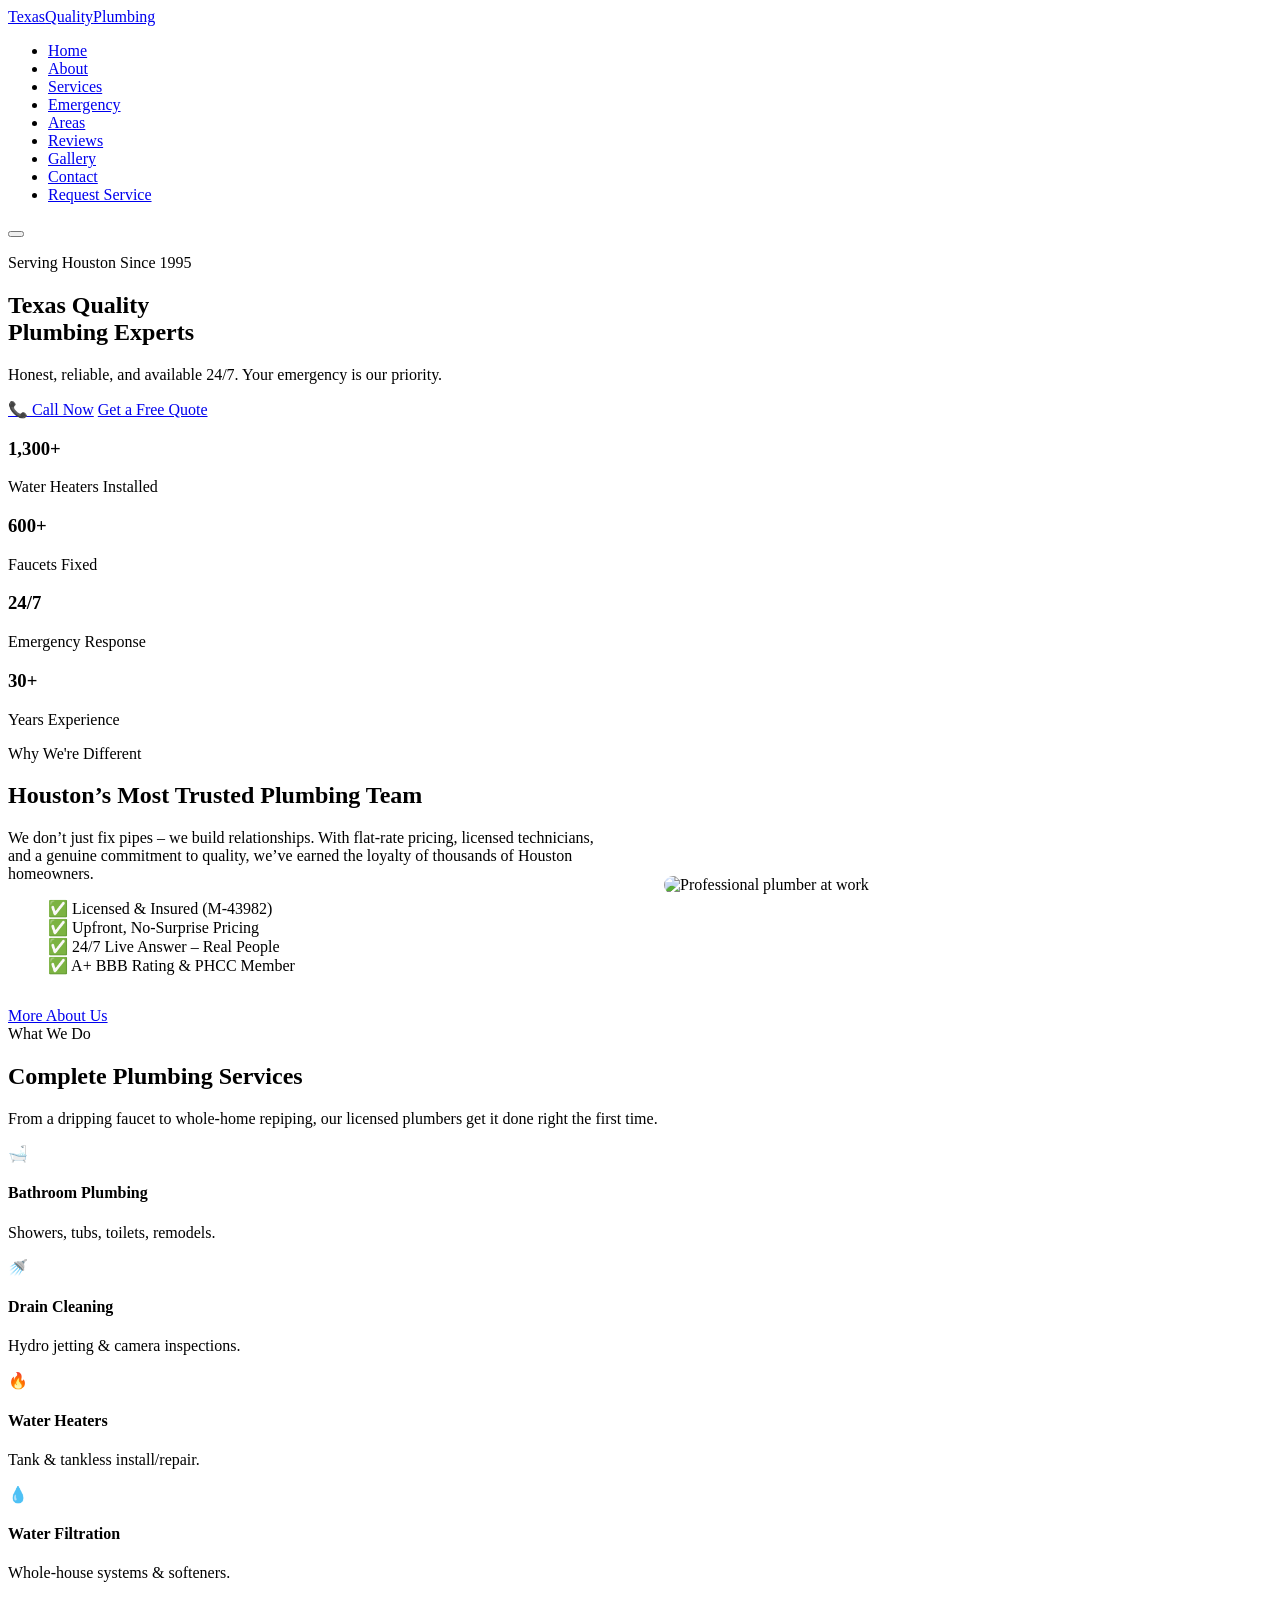
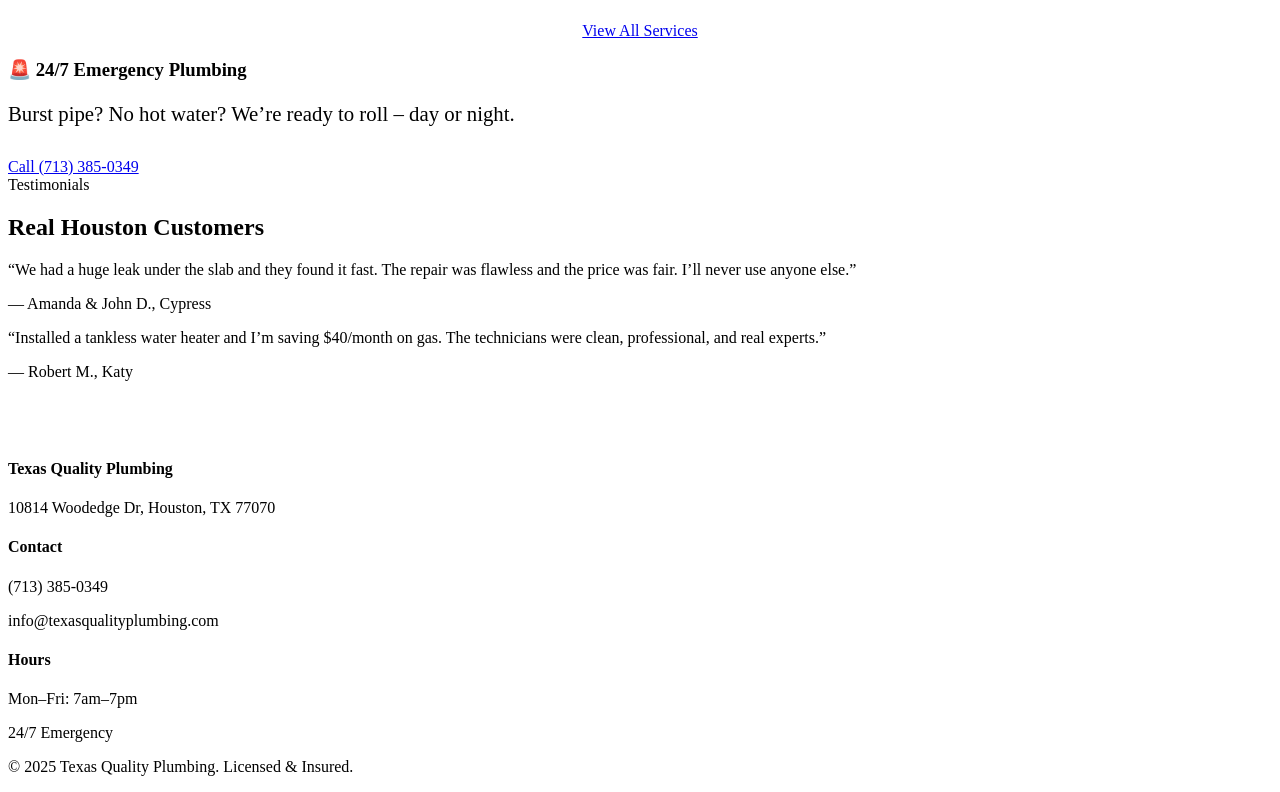
==== index.html @ 3bddcfa5 "Create index.html" ====
<!DOCTYPE html>
<html lang="en">
<head>
  <meta charset="UTF-8">
  <meta name="viewport" content="width=device-width, initial-scale=1.0">
  <meta name="description" content="Texas Quality Plumbing – Houston's trusted plumbers. 24/7 emergency, water heater repair, drain cleaning. Call (713) 385-0349.">
  <title>Texas Quality Plumbing | Houston, TX</title>
  <link rel="stylesheet" href="style.css">
</head>
<body>

  <!-- NAVIGATION -->
  <nav class="navbar">
    <a href="index.html" class="logo">Texas<span>Quality</span>Plumbing</a>
    <ul class="nav-links">
      <li><a href="index.html" class="active">Home</a></li>
      <li><a href="about.html">About</a></li>
      <li><a href="services.html">Services</a></li>
      <li><a href="emergency.html">Emergency</a></li>
      <li><a href="service-area.html">Areas</a></li>
      <li><a href="reviews.html">Reviews</a></li>
      <li><a href="gallery.html">Gallery</a></li>
      <li><a href="contact.html">Contact</a></li>
      <li><a href="request-service.html" class="nav-cta">Request Service</a></li>
    </ul>
    <button class="hamburger" aria-label="Menu"><span></span><span></span><span></span></button>
  </nav>

  <!-- HERO SECTION -->
  <section class="hero">
    <div class="hero-content">
      <p class="hero-label">Serving Houston Since 1995</p>
      <h1 class="hero-title">Texas Quality <br>Plumbing Experts</h1>
      <p class="hero-subtitle">Honest, reliable, and available 24/7. Your emergency is our priority.</p>
      <div class="hero-buttons">
        <a href="tel:+17133850349" class="btn btn-primary btn-lg">📞 Call Now</a>
        <a href="request-service.html" class="btn btn-white btn-lg">Get a Free Quote</a>
      </div>
    </div>
  </section>

  <!-- STATS BANNER -->
  <section class="stats-banner">
    <div class="stat-item reveal">
      <h3>1,300+</h3>
      <p>Water Heaters Installed</p>
    </div>
    <div class="stat-item reveal">
      <h3>600+</h3>
      <p>Faucets Fixed</p>
    </div>
    <div class="stat-item reveal">
      <h3>24/7</h3>
      <p>Emergency Response</p>
    </div>
    <div class="stat-item reveal">
      <h3>30+</h3>
      <p>Years Experience</p>
    </div>
  </section>

  <!-- ABOUT TEASER -->
  <section class="section">
    <div class="container reveal" style="display:grid; grid-template-columns:1fr 1fr; gap:3rem; align-items:center;">
      <div>
        <span class="section-label">Why We're Different</span>
        <h2>Houston’s Most Trusted Plumbing Team</h2>
        <p style="color:var(--text-secondary); margin-bottom:1rem;">We don’t just fix pipes – we build relationships. With flat‑rate pricing, licensed technicians, and a genuine commitment to quality, we’ve earned the loyalty of thousands of Houston homeowners.</p>
        <ul style="color:var(--text-secondary); margin-bottom:2rem; list-style:none;">
          <li>✅ Licensed & Insured (M‑43982)</li>
          <li>✅ Upfront, No‑Surprise Pricing</li>
          <li>✅ 24/7 Live Answer – Real People</li>
          <li>✅ A+ BBB Rating & PHCC Member</li>
        </ul>
        <a href="about.html" class="btn btn-outline">More About Us</a>
      </div>
      <img src="https://images.unsplash.com/photo-1607472586893-eddf9cd64e9e?w=600&q=80" alt="Professional plumber at work" style="border-radius:12px; box-shadow:var(--shadow);">
    </div>
  </section>

  <!-- SERVICES PREVIEW -->
  <section class="section section-light">
    <div class="container">
      <div class="section-header reveal">
        <span class="section-label">What We Do</span>
        <h2>Complete Plumbing Services</h2>
        <p>From a dripping faucet to whole‑home repiping, our licensed plumbers get it done right the first time.</p>
      </div>
      <div class="services-grid">
        <div class="service-card reveal">
          <div class="service-icon">🛁</div>
          <h4>Bathroom Plumbing</h4>
          <p>Showers, tubs, toilets, remodels.</p>
        </div>
        <div class="service-card reveal">
          <div class="service-icon">🚿</div>
          <h4>Drain Cleaning</h4>
          <p>Hydro jetting & camera inspections.</p>
        </div>
        <div class="service-card reveal">
          <div class="service-icon">🔥</div>
          <h4>Water Heaters</h4>
          <p>Tank & tankless install/repair.</p>
        </div>
        <div class="service-card reveal">
          <div class="service-icon">💧</div>
          <h4>Water Filtration</h4>
          <p>Whole‑house systems & softeners.</p>
        </div>
      </div>
      <div style="text-align:center; margin-top:2.5rem;">
        <a href="services.html" class="btn btn-primary">View All Services</a>
      </div>
    </div>
  </section>

  <!-- EMERGENCY BANNER -->
  <section class="section">
    <div class="container reveal">
      <div class="emergency-banner">
        <h3>🚨 24/7 Emergency Plumbing</h3>
        <p style="font-size:1.3rem; margin-bottom:2rem;">Burst pipe? No hot water? We’re ready to roll – day or night.</p>
        <a href="tel:+17133850349" class="btn btn-white btn-lg">Call (713) 385-0349</a>
      </div>
    </div>
  </section>

  <!-- TESTIMONIALS -->
  <section class="section section-dark">
    <div class="container">
      <div class="section-header reveal">
        <span class="section-label" style="color:var(--accent);">Testimonials</span>
        <h2>Real Houston Customers</h2>
      </div>
      <div class="testimonial-cards">
        <div class="testimonial-card reveal">
          <p class="quote">“We had a huge leak under the slab and they found it fast. The repair was flawless and the price was fair. I’ll never use anyone else.”</p>
          <p class="author">— Amanda & John D., Cypress</p>
        </div>
        <div class="testimonial-card reveal">
          <p class="quote">“Installed a tankless water heater and I’m saving $40/month on gas. The technicians were clean, professional, and real experts.”</p>
          <p class="author">— Robert M., Katy</p>
        </div>
      </div>
      <div style="text-align:center; margin-top:2.5rem;">
        <a href="reviews.html" class="btn btn-outline" style="color:#fff; border-color:#fff;">Read More Reviews</a>
      </div>
    </div>
  </section>

  <footer class="footer">
    <div class="footer-grid">
      <div class="footer-col"><h4>Texas Quality Plumbing</h4><p>10814 Woodedge Dr, Houston, TX 77070</p></div>
      <div class="footer-col"><h4>Contact</h4><p>(713) 385-0349</p><p>info@texasqualityplumbing.com</p></div>
      <div class="footer-col"><h4>Hours</h4><p>Mon–Fri: 7am–7pm</p><p>24/7 Emergency</p></div>
    </div>
    <div class="footer-bottom"><p>&copy; 2025 Texas Quality Plumbing. Licensed & Insured.</p></div>
  </footer>

  <script src="script.js" defer></script>
</body>
</html>
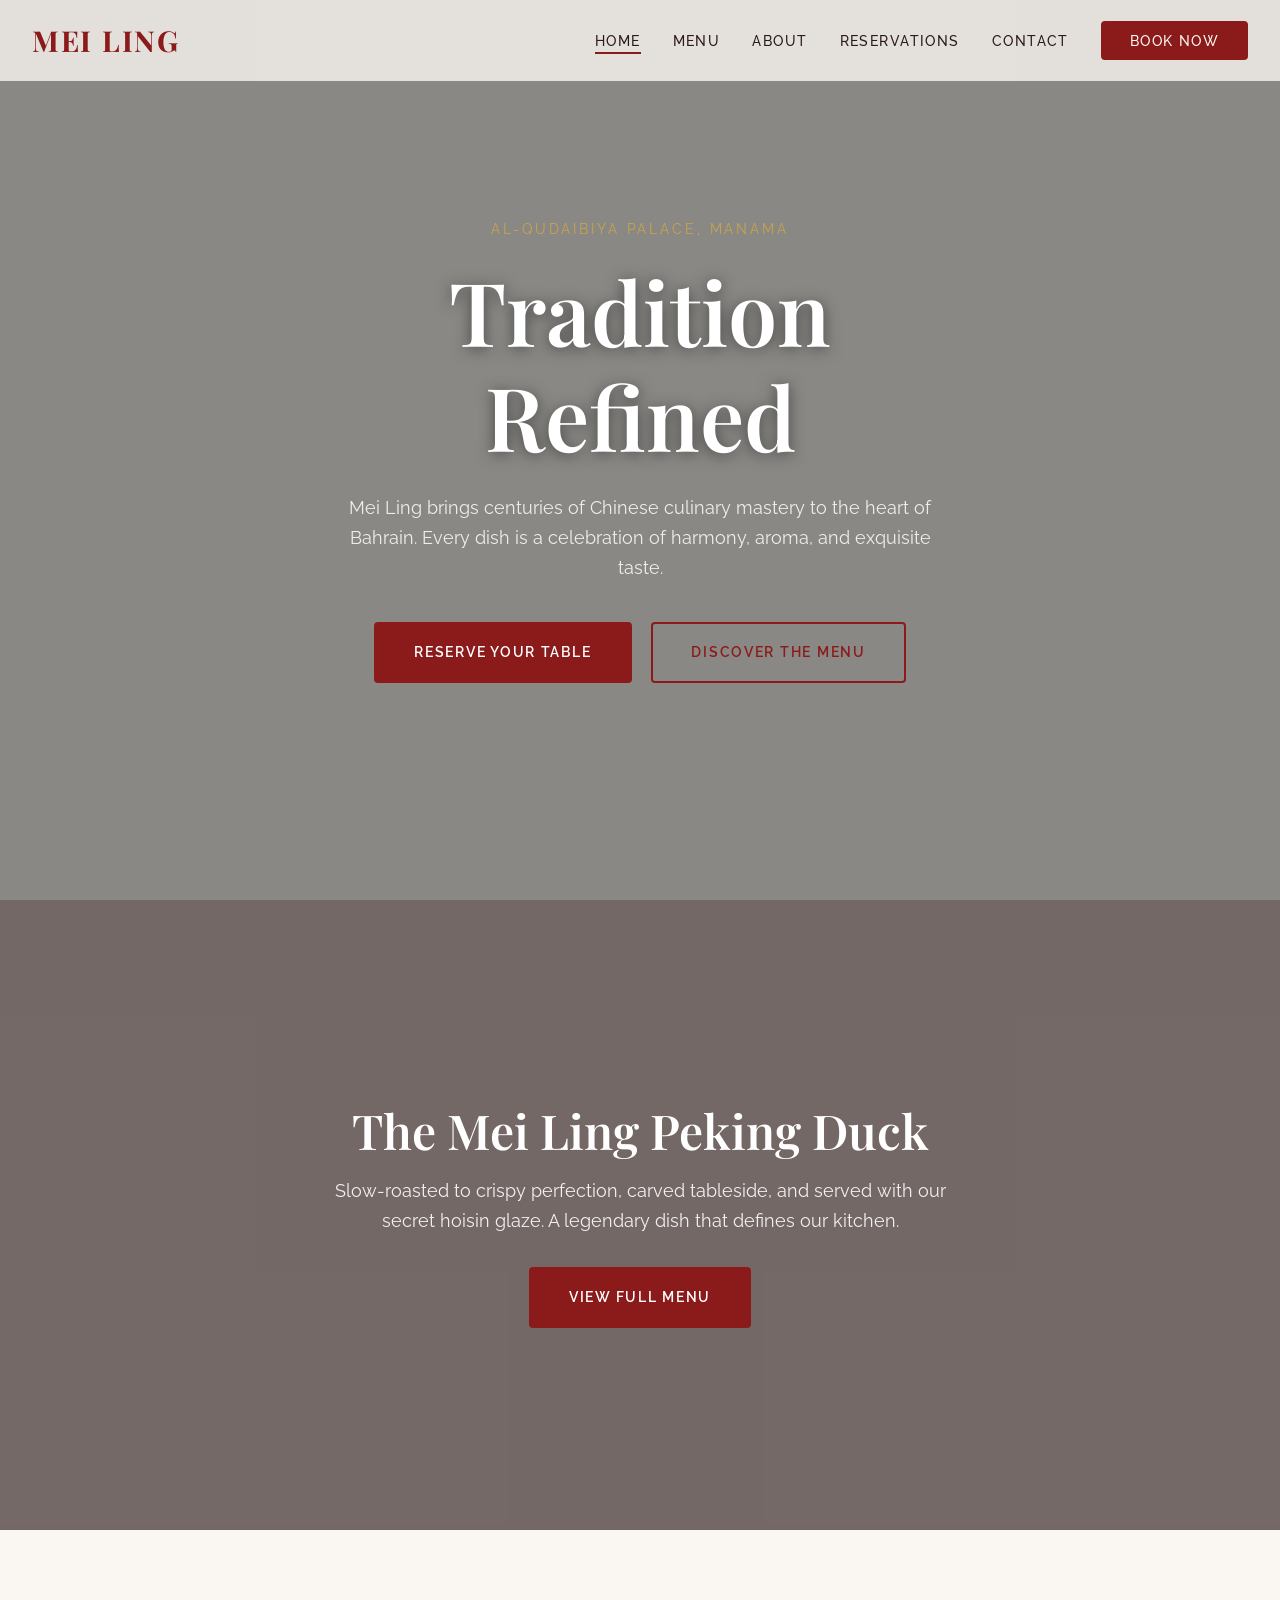
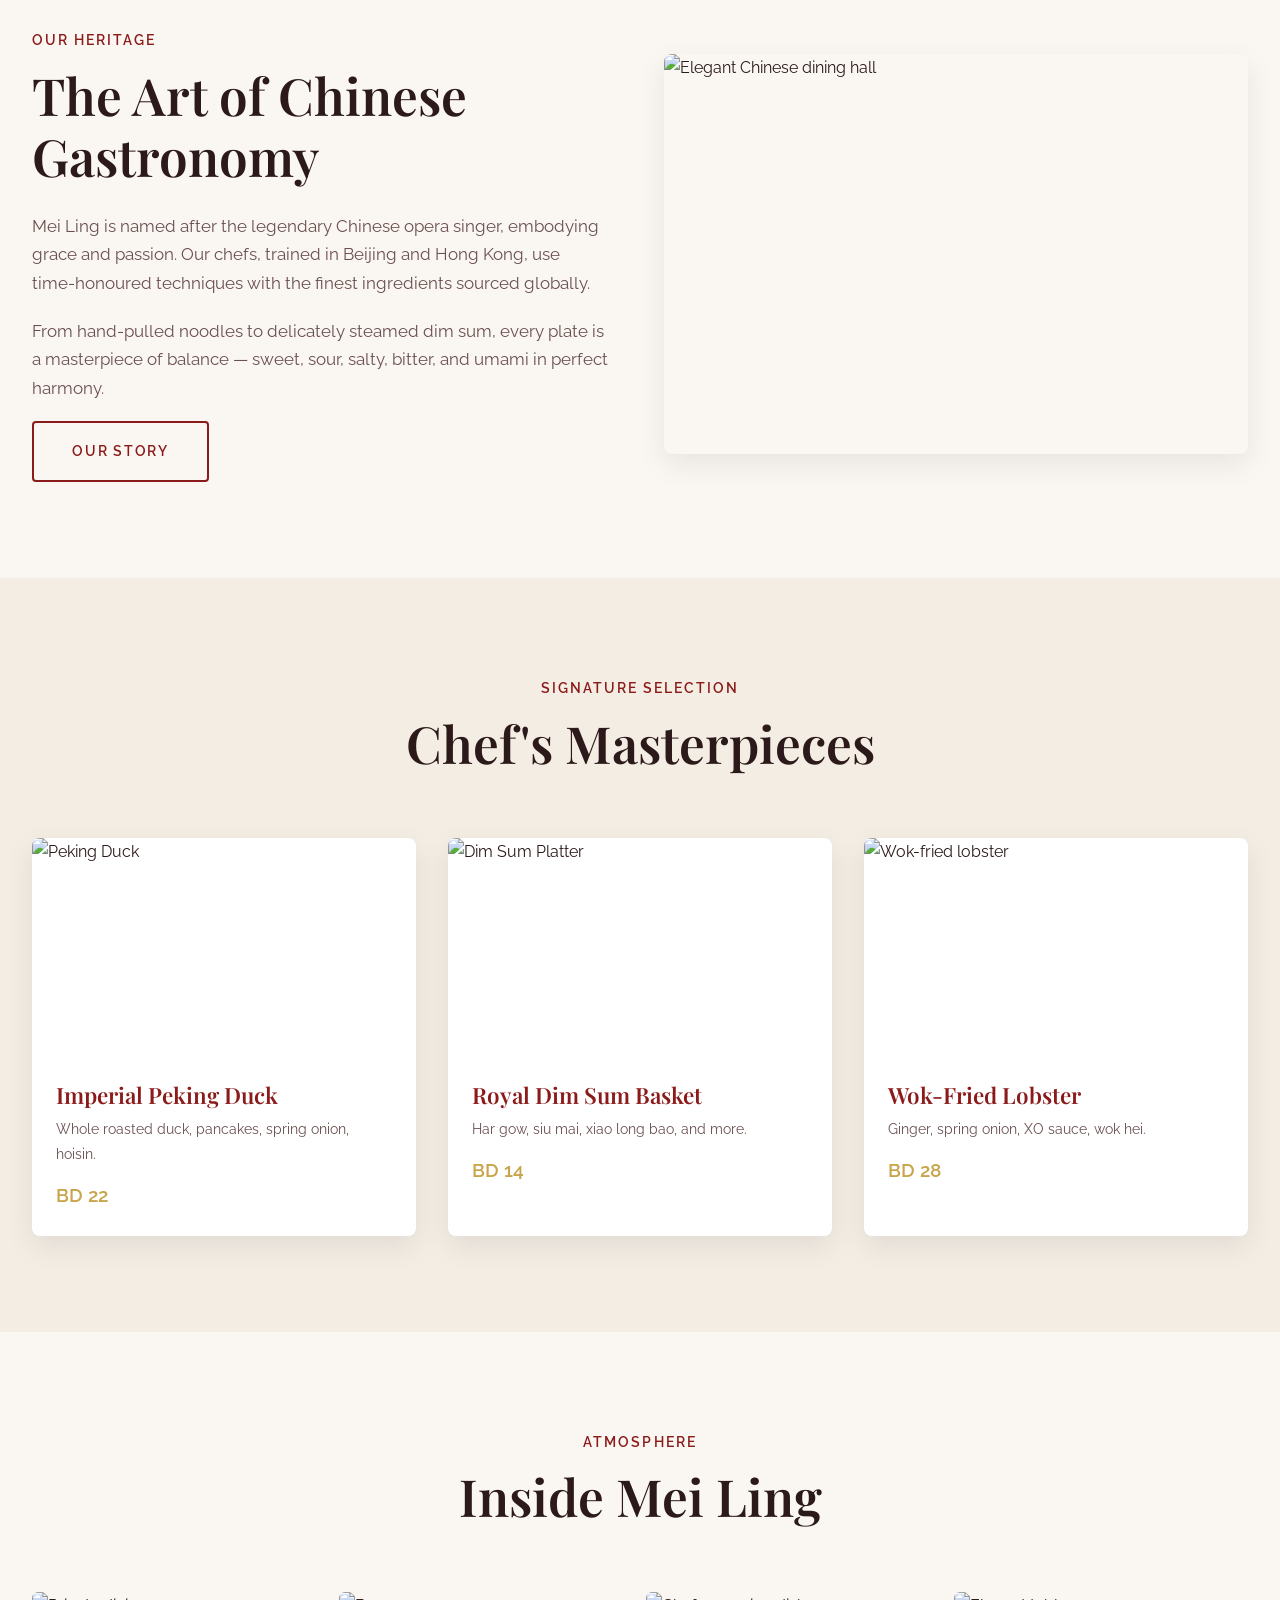
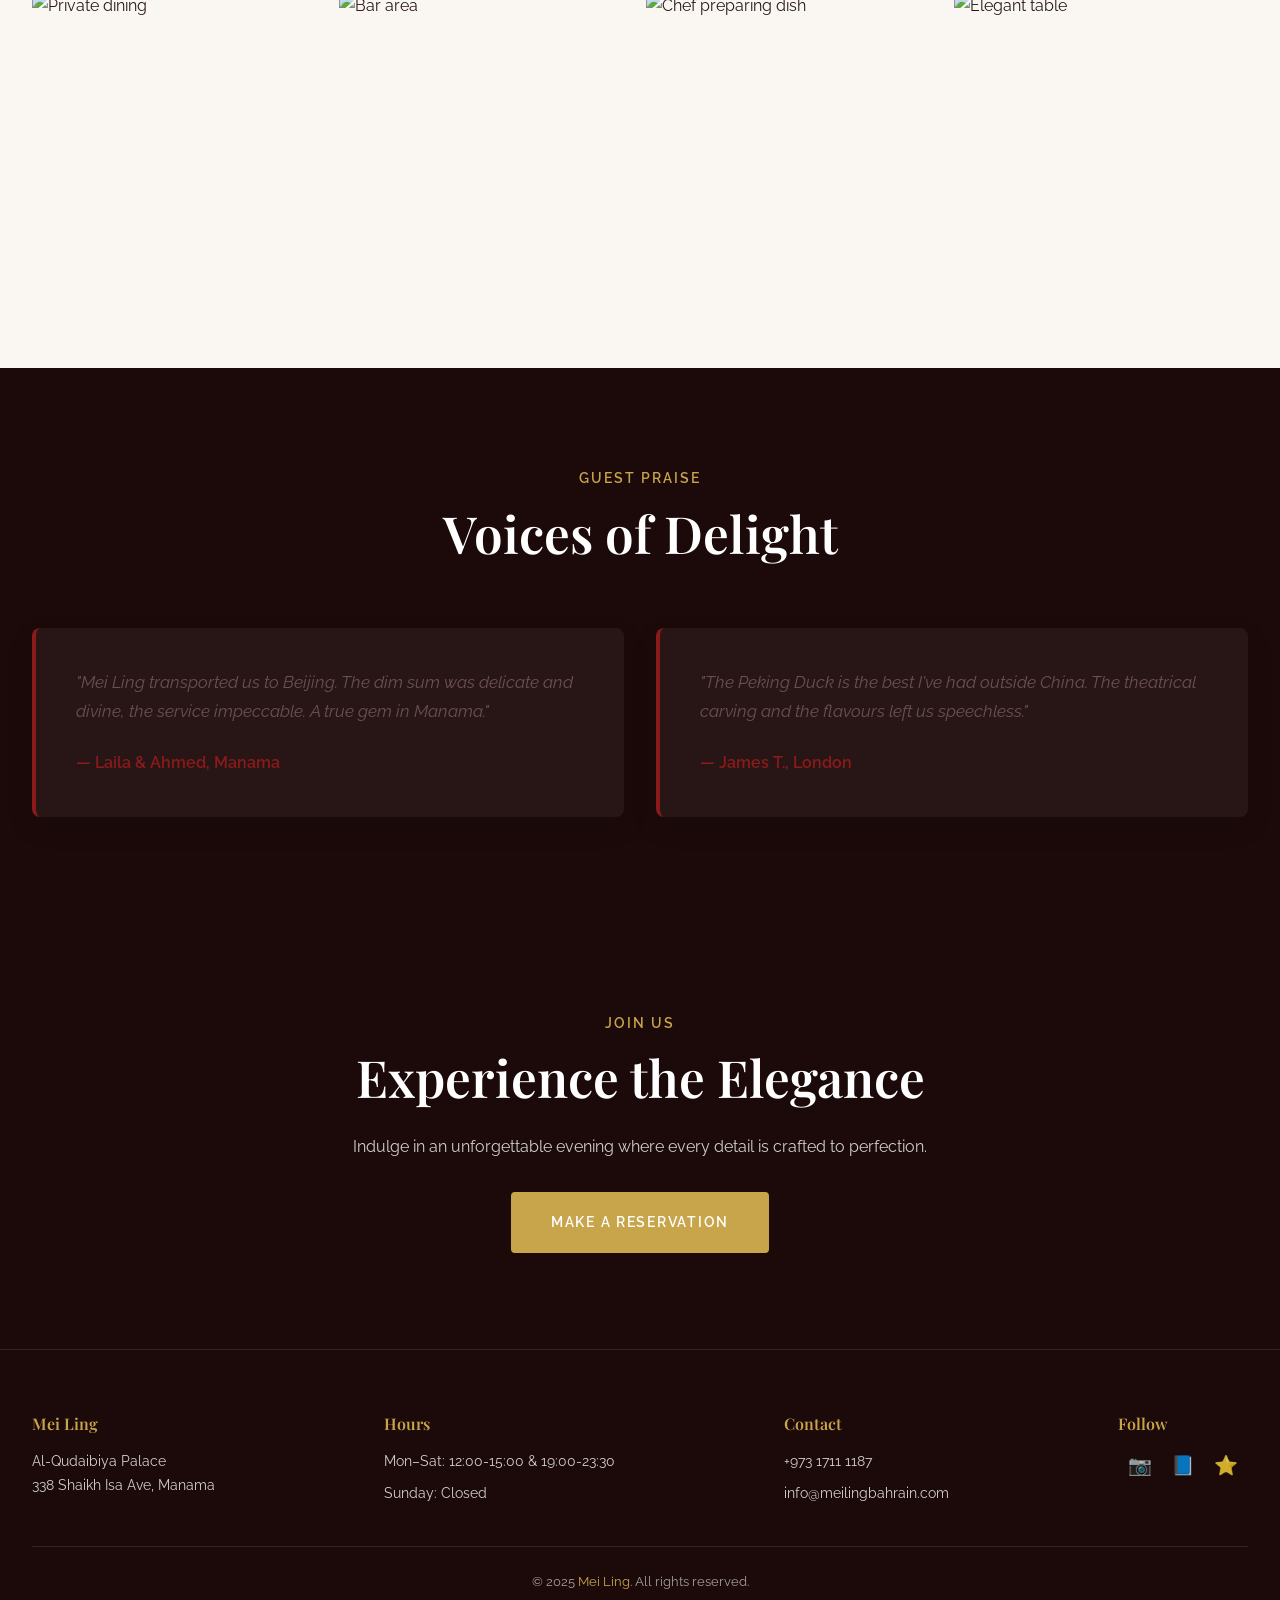
==== commit f3d0e040: "Create index.html" ====
--- a/index.html
+++ b/index.html
@@ -3,160 +3,143 @@
 <head>
   <meta charset="UTF-8">
   <meta name="viewport" content="width=device-width, initial-scale=1.0">
-  <meta name="description" content="Texas Quality Plumbing – Houston's trusted plumbers. 24/7 emergency, water heater repair, drain cleaning. Call (713) 385-0349.">
-  <title>Texas Quality Plumbing | Houston, TX</title>
+  <meta name="description" content="Mei Ling – Exquisite Chinese dining in Al-Qudaibiya Palace, Manama. Reserve your table for a luxurious culinary experience.">
+  <title>Mei Ling | Luxury Chinese Restaurant in Manama</title>
   <link rel="stylesheet" href="style.css">
+  <script src="https://cdnjs.cloudflare.com/ajax/libs/three.js/r128/three.min.js" defer></script>
+  <script src="script.js" defer></script>
 </head>
 <body>
+  <div id="loader"><div class="spinner"></div></div>
 
-  <!-- NAVIGATION -->
   <nav class="navbar">
-    <a href="index.html" class="logo">Texas<span>Quality</span>Plumbing</a>
+    <a href="index.html" class="logo">MEI LING</a>
     <ul class="nav-links">
       <li><a href="index.html" class="active">Home</a></li>
+      <li><a href="menu.html">Menu</a></li>
       <li><a href="about.html">About</a></li>
-      <li><a href="services.html">Services</a></li>
-      <li><a href="emergency.html">Emergency</a></li>
-      <li><a href="service-area.html">Areas</a></li>
-      <li><a href="reviews.html">Reviews</a></li>
-      <li><a href="gallery.html">Gallery</a></li>
+      <li><a href="reservation.html">Reservations</a></li>
       <li><a href="contact.html">Contact</a></li>
-      <li><a href="request-service.html" class="nav-cta">Request Service</a></li>
+      <li><a href="reservation.html" class="nav-cta">Book Now</a></li>
     </ul>
     <button class="hamburger" aria-label="Menu"><span></span><span></span><span></span></button>
   </nav>
 
-  <!-- HERO SECTION -->
+  <!-- HERO with Lantern -->
   <section class="hero">
+    <canvas id="hero-canvas"></canvas>
+    <div class="hero-overlay"></div>
     <div class="hero-content">
-      <p class="hero-label">Serving Houston Since 1995</p>
-      <h1 class="hero-title">Texas Quality <br>Plumbing Experts</h1>
-      <p class="hero-subtitle">Honest, reliable, and available 24/7. Your emergency is our priority.</p>
+      <p class="hero-label">Al-Qudaibiya Palace, Manama</p>
+      <h1 class="hero-title">Tradition<br>Refined</h1>
+      <p class="hero-subtitle">Mei Ling brings centuries of Chinese culinary mastery to the heart of Bahrain. Every dish is a celebration of harmony, aroma, and exquisite taste.</p>
       <div class="hero-buttons">
-        <a href="tel:+17133850349" class="btn btn-primary btn-lg">📞 Call Now</a>
-        <a href="request-service.html" class="btn btn-white btn-lg">Get a Free Quote</a>
+        <a href="reservation.html" class="btn btn-primary">Reserve Your Table</a>
+        <a href="menu.html" class="btn btn-outline">Discover the Menu</a>
       </div>
     </div>
   </section>
 
-  <!-- STATS BANNER -->
-  <section class="stats-banner">
-    <div class="stat-item reveal">
-      <h3>1,300+</h3>
-      <p>Water Heaters Installed</p>
-    </div>
-    <div class="stat-item reveal">
-      <h3>600+</h3>
-      <p>Faucets Fixed</p>
-    </div>
-    <div class="stat-item reveal">
-      <h3>24/7</h3>
-      <p>Emergency Response</p>
-    </div>
-    <div class="stat-item reveal">
-      <h3>30+</h3>
-      <p>Years Experience</p>
+  <!-- SIGNATURE DISH SHOWCASE (parallax) -->
+  <section class="dish-showcase">
+    <div class="overlay"></div>
+    <div class="showcase-content reveal">
+      <h2>The Mei Ling Peking Duck</h2>
+      <p>Slow-roasted to crispy perfection, carved tableside, and served with our secret hoisin glaze. A legendary dish that defines our kitchen.</p>
+      <a href="menu.html" class="btn btn-primary">View Full Menu</a>
     </div>
   </section>
 
   <!-- ABOUT TEASER -->
-  <section class="section">
-    <div class="container reveal" style="display:grid; grid-template-columns:1fr 1fr; gap:3rem; align-items:center;">
-      <div>
-        <span class="section-label">Why We're Different</span>
-        <h2>Houston’s Most Trusted Plumbing Team</h2>
-        <p style="color:var(--text-secondary); margin-bottom:1rem;">We don’t just fix pipes – we build relationships. With flat‑rate pricing, licensed technicians, and a genuine commitment to quality, we’ve earned the loyalty of thousands of Houston homeowners.</p>
-        <ul style="color:var(--text-secondary); margin-bottom:2rem; list-style:none;">
-          <li>✅ Licensed & Insured (M‑43982)</li>
-          <li>✅ Upfront, No‑Surprise Pricing</li>
-          <li>✅ 24/7 Live Answer – Real People</li>
-          <li>✅ A+ BBB Rating & PHCC Member</li>
-        </ul>
-        <a href="about.html" class="btn btn-outline">More About Us</a>
-      </div>
-      <img src="https://images.unsplash.com/photo-1607472586893-eddf9cd64e9e?w=600&q=80" alt="Professional plumber at work" style="border-radius:12px; box-shadow:var(--shadow);">
-    </div>
-  </section>
-
-  <!-- SERVICES PREVIEW -->
-  <section class="section section-light">
+  <section class="section about-teaser">
     <div class="container">
-      <div class="section-header reveal">
-        <span class="section-label">What We Do</span>
-        <h2>Complete Plumbing Services</h2>
-        <p>From a dripping faucet to whole‑home repiping, our licensed plumbers get it done right the first time.</p>
-      </div>
-      <div class="services-grid">
-        <div class="service-card reveal">
-          <div class="service-icon">🛁</div>
-          <h4>Bathroom Plumbing</h4>
-          <p>Showers, tubs, toilets, remodels.</p>
+      <div class="about-grid reveal">
+        <div class="about-text">
+          <span class="section-label">Our Heritage</span>
+          <h2>The Art of Chinese Gastronomy</h2>
+          <p>Mei Ling is named after the legendary Chinese opera singer, embodying grace and passion. Our chefs, trained in Beijing and Hong Kong, use time‑honoured techniques with the finest ingredients sourced globally.</p>
+          <p>From hand‑pulled noodles to delicately steamed dim sum, every plate is a masterpiece of balance — sweet, sour, salty, bitter, and umami in perfect harmony.</p>
+          <a href="about.html" class="btn btn-outline">Our Story</a>
         </div>
-        <div class="service-card reveal">
-          <div class="service-icon">🚿</div>
-          <h4>Drain Cleaning</h4>
-          <p>Hydro jetting & camera inspections.</p>
+        <div class="about-image">
+          <img src="https://images.unsplash.com/photo-1550966871-3ed3dcd3f0c8?w=800&q=80" alt="Elegant Chinese dining hall">
         </div>
-        <div class="service-card reveal">
-          <div class="service-icon">🔥</div>
-          <h4>Water Heaters</h4>
-          <p>Tank & tankless install/repair.</p>
-        </div>
-        <div class="service-card reveal">
-          <div class="service-icon">💧</div>
-          <h4>Water Filtration</h4>
-          <p>Whole‑house systems & softeners.</p>
-        </div>
-      </div>
-      <div style="text-align:center; margin-top:2.5rem;">
-        <a href="services.html" class="btn btn-primary">View All Services</a>
       </div>
     </div>
   </section>
 
-  <!-- EMERGENCY BANNER -->
+  <!-- FEATURED MENU -->
+  <section class="section" style="background: var(--bg-secondary);">
+    <div class="container">
+      <div class="section-header reveal">
+        <span class="section-label">Signature Selection</span>
+        <h2>Chef's Masterpieces</h2>
+      </div>
+      <div class="menu-grid">
+        <div class="menu-card reveal">
+          <img src="https://images.unsplash.com/photo-1563245372-f21724e3856d?w=600&q=80" alt="Peking Duck">
+          <div class="menu-card-content"><h4>Imperial Peking Duck</h4><p>Whole roasted duck, pancakes, spring onion, hoisin.</p><span class="price">BD 22</span></div>
+        </div>
+        <div class="menu-card reveal">
+          <img src="https://images.unsplash.com/photo-1555126634-323283e090fa?w=600&q=80" alt="Dim Sum Platter">
+          <div class="menu-card-content"><h4>Royal Dim Sum Basket</h4><p>Har gow, siu mai, xiao long bao, and more.</p><span class="price">BD 14</span></div>
+        </div>
+        <div class="menu-card reveal">
+          <img src="https://images.unsplash.com/photo-1540189549336-e6e99c3679fe?w=600&q=80" alt="Wok-fried lobster">
+          <div class="menu-card-content"><h4>Wok‑Fried Lobster</h4><p>Ginger, spring onion, XO sauce, wok hei.</p><span class="price">BD 28</span></div>
+        </div>
+      </div>
+    </div>
+  </section>
+
+  <!-- GALLERY -->
   <section class="section">
-    <div class="container reveal">
-      <div class="emergency-banner">
-        <h3>🚨 24/7 Emergency Plumbing</h3>
-        <p style="font-size:1.3rem; margin-bottom:2rem;">Burst pipe? No hot water? We’re ready to roll – day or night.</p>
-        <a href="tel:+17133850349" class="btn btn-white btn-lg">Call (713) 385-0349</a>
+    <div class="container">
+      <div class="section-header reveal"><span class="section-label">Atmosphere</span><h2>Inside Mei Ling</h2></div>
+      <div class="gallery-grid">
+        <img class="reveal" src="https://images.unsplash.com/photo-1559339352-11d035aa65de?w=600&q=80" alt="Private dining">
+        <img class="reveal" src="https://images.unsplash.com/photo-1572116469696-31de0f17cc34?w=600&q=80" alt="Bar area">
+        <img class="reveal" src="https://images.unsplash.com/photo-1424847651672-bf20a4b0982b?w=600&q=80" alt="Chef preparing dish">
+        <img class="reveal" src="https://images.unsplash.com/photo-1466978913421-dad2ebd01d17?w=600&q=80" alt="Elegant table">
       </div>
     </div>
   </section>
 
   <!-- TESTIMONIALS -->
-  <section class="section section-dark">
+  <section class="section" style="background:var(--bg-dark); color:var(--text-light);">
     <div class="container">
-      <div class="section-header reveal">
-        <span class="section-label" style="color:var(--accent);">Testimonials</span>
-        <h2>Real Houston Customers</h2>
-      </div>
+      <div class="section-header reveal"><span class="section-label" style="color:var(--accent);">Guest Praise</span><h2 style="color:#fff;">Voices of Delight</h2></div>
       <div class="testimonial-cards">
-        <div class="testimonial-card reveal">
-          <p class="quote">“We had a huge leak under the slab and they found it fast. The repair was flawless and the price was fair. I’ll never use anyone else.”</p>
-          <p class="author">— Amanda & John D., Cypress</p>
+        <div class="testimonial-card reveal" style="background:rgba(255,255,255,0.05);">
+          <p class="quote">"Mei Ling transported us to Beijing. The dim sum was delicate and divine, the service impeccable. A true gem in Manama."</p>
+          <p class="author">— Laila & Ahmed, Manama</p>
         </div>
-        <div class="testimonial-card reveal">
-          <p class="quote">“Installed a tankless water heater and I’m saving $40/month on gas. The technicians were clean, professional, and real experts.”</p>
-          <p class="author">— Robert M., Katy</p>
+        <div class="testimonial-card reveal" style="background:rgba(255,255,255,0.05);">
+          <p class="quote">"The Peking Duck is the best I've had outside China. The theatrical carving and the flavours left us speechless."</p>
+          <p class="author">— James T., London</p>
         </div>
       </div>
-      <div style="text-align:center; margin-top:2.5rem;">
-        <a href="reviews.html" class="btn btn-outline" style="color:#fff; border-color:#fff;">Read More Reviews</a>
-      </div>
+    </div>
+  </section>
+
+  <!-- RESERVATION CTA -->
+  <section class="section reservation-cta">
+    <div class="container reveal">
+      <span class="section-label">Join Us</span>
+      <h2>Experience the Elegance</h2>
+      <p>Indulge in an unforgettable evening where every detail is crafted to perfection.</p>
+      <a href="reservation.html" class="btn btn-primary" style="background:var(--accent); border-color:var(--accent);">Make a Reservation</a>
     </div>
   </section>
 
   <footer class="footer">
     <div class="footer-grid">
-      <div class="footer-col"><h4>Texas Quality Plumbing</h4><p>10814 Woodedge Dr, Houston, TX 77070</p></div>
-      <div class="footer-col"><h4>Contact</h4><p>(713) 385-0349</p><p>info@texasqualityplumbing.com</p></div>
-      <div class="footer-col"><h4>Hours</h4><p>Mon–Fri: 7am–7pm</p><p>24/7 Emergency</p></div>
+      <div class="footer-col"><h4>Mei Ling</h4><p>Al-Qudaibiya Palace<br>338 Shaikh Isa Ave, Manama</p></div>
+      <div class="footer-col"><h4>Hours</h4><p>Mon–Sat: 12:00‑15:00 & 19:00‑23:30</p><p>Sunday: Closed</p></div>
+      <div class="footer-col"><h4>Contact</h4><p>+973 1711 1187</p><p>info@meilingbahrain.com</p></div>
+      <div class="footer-col"><h4>Follow</h4><div class="social-links"><a href="#">📷</a><a href="#">📘</a><a href="#">⭐</a></div></div>
     </div>
-    <div class="footer-bottom"><p>&copy; 2025 Texas Quality Plumbing. Licensed & Insured.</p></div>
+    <div class="footer-bottom"><p>&copy; 2025 <span class="accent">Mei Ling</span>. All rights reserved.</p></div>
   </footer>
-
-  <script src="script.js" defer></script>
 </body>
-</html>
+  </html>
--- a/style.css
+++ b/style.css
@@ -0,0 +1,309 @@
+/* =============================================
+   MEI LING – LUXURY CHINESE RESTAURANT
+   STYLE.CSS – Imperial Red & Warm Gold
+============================================= */
+@import url('https://fonts.googleapis.com/css2?family=Playfair+Display:wght@400;500;600;700&family=Raleway:wght@300;400;500;600&display=swap');
+
+:root {
+  --font-heading: 'Playfair Display', serif;
+  --font-body: 'Raleway', sans-serif;
+  
+  --bg-primary: #faf7f2;       /* warm off‑white */
+  --bg-secondary: #f3ede4;
+  --bg-card: #ffffff;
+  --bg-dark: #1c0a0a;          /* deep crimson for contrast */
+  --text-primary: #2c1a1a;
+  --text-secondary: #6b5050;
+  --text-light: #fdf8f2;
+  --accent: #c8a44a;           /* warm gold */
+  --accent-hover: #b08938;
+  --imperial-red: #8b1a1a;     /* bold crimson */
+  --border: #e6d7c2;
+  
+  --max-width: 1280px;
+  --gap: clamp(1.5rem, 4vw, 3rem);
+  --transition: 0.3s ease;
+  --shadow: 0 10px 30px rgba(0,0,0,0.08);
+}
+
+* { margin:0; padding:0; box-sizing:border-box; }
+html { scroll-behavior:smooth; font-size:100%; }
+body {
+  font-family: var(--font-body);
+  background: var(--bg-primary);
+  color: var(--text-primary);
+  line-height:1.7;
+  overflow-x:hidden;
+  -webkit-font-smoothing:antialiased;
+}
+img { max-width:100%; height:auto; display:block; }
+a { text-decoration:none; color:inherit; transition:color var(--transition); }
+ul { list-style:none; }
+
+/* ---------- LOADER (index only) ---------- */
+#loader {
+  position:fixed; top:0; left:0; width:100%; height:100%;
+  background: var(--bg-primary);
+  display:flex; align-items:center; justify-content:center;
+  z-index:9999; transition:opacity 0.5s ease, visibility 0.5s ease;
+}
+#loader.hidden { opacity:0; visibility:hidden; }
+.spinner {
+  width:50px; height:50px;
+  border:3px solid var(--border); border-top-color:var(--imperial-red);
+  border-radius:50%; animation:spin 0.8s linear infinite;
+}
+@keyframes spin { to { transform:rotate(360deg); } }
+
+/* ---------- TYPOGRAPHY ---------- */
+h1, h2, h3, h4 { font-family:var(--font-heading); line-height:1.2; font-weight:600; }
+h1 { font-size: clamp(3rem, 8vw, 5.5rem); }
+h2 { font-size: clamp(2.2rem, 5vw, 3.2rem); margin-bottom:1.5rem; }
+h3 { font-size: clamp(1.2rem, 2.5vw, 1.8rem); font-weight:500; }
+.section-label {
+  text-transform:uppercase; letter-spacing:0.15em; font-size:0.85rem;
+  color:var(--imperial-red); font-weight:600; margin-bottom:0.8rem; display:inline-block;
+}
+
+/* ---------- NAVIGATION ---------- */
+.navbar {
+  position:fixed; top:0; left:0; width:100%; z-index:1000;
+  padding:1rem 2rem; display:flex; align-items:center; justify-content:space-between;
+  background:rgba(250,247,242,0.8); backdrop-filter:blur(10px);
+  transition:background var(--transition), padding var(--transition);
+}
+.navbar.scrolled { background:rgba(250,247,242,0.95); padding:0.7rem 2rem; box-shadow:0 2px 20px rgba(0,0,0,0.05); }
+.logo {
+  font-family:var(--font-heading); font-size:1.8rem; font-weight:700;
+  color:var(--imperial-red); letter-spacing:0.06em;
+}
+.nav-links { display:flex; gap:2rem; align-items:center; }
+.nav-links a {
+  font-size:0.9rem; text-transform:uppercase; letter-spacing:0.1em; font-weight:500;
+  color:var(--text-primary); padding:0.3rem 0; position:relative;
+}
+.nav-links a::after {
+  content:''; position:absolute; bottom:0; left:0; width:0; height:2px;
+  background:var(--imperial-red); transition:width var(--transition);
+}
+.nav-links a:hover::after, .nav-links a.active::after { width:100%; }
+.nav-cta {
+  background:var(--imperial-red); color:var(--text-light)!important;
+  padding:0.7rem 1.8rem!important; border-radius:4px; font-weight:600;
+  transition:background var(--transition);
+}
+.nav-cta:hover { background:#6e1515; }
+
+.hamburger { display:none; flex-direction:column; gap:5px; cursor:pointer; background:none; border:none; padding:5px; }
+.hamburger span { width:28px; height:2px; background:var(--imperial-red); transition:all var(--transition); }
+
+/* ---------- BUTTONS ---------- */
+.btn {
+  display:inline-block; padding:1rem 2.4rem; font-family:var(--font-body);
+  font-size:0.9rem; font-weight:600; text-transform:uppercase; letter-spacing:0.12em;
+  border-radius:4px; transition:all var(--transition); border:2px solid transparent;
+}
+.btn-primary { background:var(--imperial-red); color:#fff; border-color:var(--imperial-red); }
+.btn-primary:hover { background:var(--accent-hover); border-color:var(--accent-hover); color:#fff; }
+.btn-outline { background:transparent; border-color:var(--imperial-red); color:var(--imperial-red); }
+.btn-outline:hover { background:var(--imperial-red); color:#fff; }
+
+/* ---------- REVEAL ANIMATION ---------- */
+.reveal {
+  opacity:0; transform:translateY(40px);
+  transition:opacity 0.8s ease, transform 0.8s ease;
+}
+.reveal.visible { opacity:1; transform:translateY(0); }
+
+/* ---------- HERO WITH 3D LANTERN ---------- */
+.hero {
+  position:relative; height:100vh; min-height:650px; overflow:hidden;
+  display:flex; align-items:center; justify-content:center; text-align:center;
+  background:url('https://images.unsplash.com/photo-1550966871-3ed3dcd3f0c8?w=1600&q=80') center/cover no-repeat;
+}
+.hero-overlay {
+  position:absolute; top:0; left:0; width:100%; height:100%;
+  background:rgba(0,0,0,0.45); z-index:1;
+}
+#hero-canvas {
+  position:absolute; top:0; left:0; width:100%; height:100%;
+  z-index:0; pointer-events:none;
+}
+.hero-content { position:relative; z-index:2; max-width:900px; padding:0 2rem; }
+.hero-label { text-transform:uppercase; letter-spacing:0.2em; font-size:0.9rem; color:var(--accent); margin-bottom:1rem; }
+.hero-title { color:#fff; margin-bottom:1.5rem; text-shadow:0 2px 15px rgba(0,0,0,0.5); }
+.hero-subtitle { font-size:1.1rem; max-width:600px; margin:0 auto 2.5rem; color:rgba(255,255,255,0.85); }
+.hero-buttons { display:flex; gap:1.2rem; justify-content:center; flex-wrap:wrap; }
+
+/* ---------- SIGNATURE DISH SHOWCASE (parallax background) ---------- */
+.dish-showcase {
+  position:relative; height:70vh; min-height:500px;
+  background: url('https://images.unsplash.com/photo-1563245372-f21724e3856d?w=1600&q=80') center/cover fixed;
+  display:flex; align-items:center; justify-content:center;
+}
+.dish-showcase .overlay {
+  position:absolute; top:0; left:0; width:100%; height:100%;
+  background:rgba(28,10,10,0.6);
+}
+.dish-showcase .showcase-content {
+  position:relative; z-index:2; text-align:center; max-width:700px; padding:2rem;
+}
+.dish-showcase h2 {
+  font-size:3rem; color:#fff; margin-bottom:1rem;
+}
+.dish-showcase p { color:rgba(255,255,255,0.9); font-size:1.1rem; margin-bottom:2rem; }
+
+/* ---------- SECTIONS ---------- */
+.section { padding:6rem 2rem; }
+.container { max-width:var(--max-width); margin:0 auto; }
+.section-header { text-align:center; margin-bottom:4rem; }
+
+/* About teaser */
+.about-teaser .about-grid { display:grid; grid-template-columns:1fr 1fr; gap:var(--gap); align-items:center; }
+.about-text p { color:var(--text-secondary); margin-bottom:1.2rem; font-size:1.05rem; }
+.about-image img { border-radius:8px; box-shadow:var(--shadow); object-fit:cover; width:100%; height:100%; min-height:400px; }
+
+/* Menu grid */
+.menu-grid { display:grid; grid-template-columns:repeat(auto-fit, minmax(280px, 1fr)); gap:2rem; }
+.menu-card {
+  background:var(--bg-card); border-radius:8px; overflow:hidden;
+  box-shadow:var(--shadow); transition:transform var(--transition), box-shadow var(--transition);
+}
+.menu-card:hover { transform:translateY(-8px); box-shadow:0 15px 40px rgba(0,0,0,0.1); }
+.menu-card img { width:100%; height:220px; object-fit:cover; }
+.menu-card-content { padding:1.5rem; }
+.menu-card h4 { font-size:1.4rem; margin-bottom:0.5rem; color:var(--imperial-red); }
+.menu-card p { color:var(--text-secondary); font-size:0.9rem; margin-bottom:0.8rem; }
+.price { color:var(--accent); font-weight:600; font-size:1.2rem; }
+
+/* Gallery */
+.gallery-grid { display:grid; grid-template-columns:repeat(auto-fit, minmax(250px, 1fr)); gap:0.8rem; }
+.gallery-grid img { width:100%; height:280px; object-fit:cover; border-radius:6px; transition:transform 0.4s ease; }
+.gallery-grid img:hover { transform:scale(1.03); }
+
+/* Testimonials */
+.testimonial-cards { display:grid; grid-template-columns:repeat(auto-fit, minmax(300px, 1fr)); gap:2rem; }
+.testimonial-card {
+  background:var(--bg-card); padding:2.5rem; border-radius:8px;
+  box-shadow:var(--shadow); border-left:4px solid var(--imperial-red);
+}
+.testimonial-card .quote { font-style:italic; color:var(--text-secondary); margin-bottom:1.5rem; font-size:1.05rem; }
+.testimonial-card .author { font-weight:600; color:var(--imperial-red); }
+
+/* Reservation CTA */
+.reservation-cta {
+  background:var(--bg-dark); color:var(--text-light); text-align:center;
+}
+.reservation-cta .section-label { color:var(--accent); }
+.reservation-cta h2 { color:#fff; }
+.reservation-cta p { color:rgba(255,255,255,0.8); max-width:700px; margin:0 auto 2rem; }
+
+/* ---------- FOOTER ---------- */
+.footer {
+  background:var(--bg-dark); color:var(--text-light); padding:4rem 2rem 2rem;
+  text-align:center; border-top:1px solid rgba(255,255,255,0.1);
+}
+.footer-grid {
+  display:flex; justify-content:space-between; flex-wrap:wrap; gap:2rem;
+  max-width:var(--max-width); margin:0 auto 2rem; text-align:left;
+}
+.footer-col h4 { color:var(--accent); margin-bottom:1rem; }
+.footer-col p, .footer-col a { color:rgba(255,255,255,0.8); font-size:0.9rem; display:block; margin-bottom:0.5rem; }
+.footer-col a:hover { color:var(--accent); }
+.social-links a { display:inline-block; margin:0 0.6rem; font-size:1.2rem; }
+.footer-bottom { color:rgba(255,255,255,0.6); font-size:0.8rem; border-top:1px solid rgba(255,255,255,0.1); padding-top:1.5rem; margin-top:2rem; }
+.footer-bottom .accent { color:var(--accent); }
+
+/* ---------- INNER PAGES ---------- */
+.page-hero {
+  height:50vh; min-height:350px; position:relative;
+  display:flex; align-items:center; justify-content:center; text-align:center;
+  background-size:cover; background-position:center;
+}
+.page-hero::before {
+  content:''; position:absolute; top:0; left:0; width:100%; height:100%;
+  background:rgba(28,10,10,0.55);
+}
+.page-hero-content { position:relative; z-index:2; }
+.page-hero-content h1 { color:#fff; }
+.breadcrumb {
+  color:var(--accent); font-size:0.9rem; text-transform:uppercase;
+  letter-spacing:0.1em; margin-top:1rem;
+}
+.breadcrumb a { color:var(--accent); }
+.breadcrumb span { color:rgba(255,255,255,0.7); }
+
+.menu-category { margin-top:3rem; }
+.menu-category-title {
+  font-size:2rem; color:var(--imperial-red); border-bottom:2px solid var(--imperial-red);
+  padding-bottom:0.5rem; margin-bottom:2rem; display:inline-block;
+}
+
+.team-grid { display:grid; grid-template-columns:repeat(auto-fit, minmax(250px, 1fr)); gap:2rem; margin-top:3rem; }
+.team-card {
+  text-align:center; background:var(--bg-card); padding:2rem; border-radius:8px;
+  box-shadow:var(--shadow);
+}
+.team-card img {
+  width:180px; height:180px; border-radius:50%; object-fit:cover;
+  margin:0 auto 1rem; border:3px solid var(--imperial-red);
+}
+.team-card h4 { font-size:1.4rem; margin-bottom:0.3rem; color:var(--imperial-red); }
+.team-card .role { color:var(--text-secondary); font-size:0.85rem; text-transform:uppercase; letter-spacing:0.1em; }
+
+/* Reservation form */
+.reservation-layout { display:grid; grid-template-columns:1fr 1fr; gap:3rem; }
+.form-group { margin-bottom:1.5rem; }
+.form-group label {
+  display:block; font-weight:600; font-size:0.9rem; margin-bottom:0.4rem;
+  color:var(--text-primary); letter-spacing:0.05em;
+}
+.reservation-form input, .reservation-form textarea, .reservation-form select {
+  width:100%; padding:1rem; background:var(--bg-card); border:1px solid var(--border);
+  color:var(--text-primary); font-family:var(--font-body); font-size:1rem; border-radius:4px;
+  transition:border-color var(--transition);
+}
+.reservation-form input:focus, .reservation-form textarea:focus, .reservation-form select:focus {
+  border-color:var(--imperial-red); outline:none;
+}
+.reservation-form textarea { min-height:120px; resize:vertical; }
+.reservation-form button { width:100%; margin-top:0.5rem; }
+.reservation-info { background:var(--bg-card); padding:2.5rem; border-radius:8px; height:fit-content; }
+.reservation-info h3 { margin-bottom:1.5rem; color:var(--imperial-red); }
+.reservation-info p { color:var(--text-secondary); margin-bottom:1rem; display:flex; align-items:flex-start; gap:0.8rem; }
+.reservation-info .icon { color:var(--imperial-red); font-weight:700; }
+
+.confirmation-msg {
+  display:none; background:var(--bg-card); padding:3rem; text-align:center;
+  border-radius:8px; border:2px solid var(--imperial-red);
+}
+.confirmation-msg .check-icon { font-size:3rem; color:var(--imperial-red); margin-bottom:1rem; }
+.confirmation-msg h3 { color:var(--imperial-red); margin-bottom:1rem; }
+.confirmation-msg p { color:var(--text-secondary); }
+
+/* Contact page */
+.contact-grid { display:grid; grid-template-columns:1fr 1fr; gap:3rem; }
+.contact-info h3 { margin-bottom:2rem; color:var(--imperial-red); }
+.contact-info p { margin-bottom:1.5rem; display:flex; align-items:center; gap:1rem; color:var(--text-secondary); }
+.contact-info .icon { color:var(--imperial-red); font-weight:700; font-size:1.2rem; }
+.map-embed { border-radius:8px; overflow:hidden; box-shadow:var(--shadow); height:350px; }
+.map-embed iframe { width:100%; height:100%; border:none; }
+
+/* ---------- RESPONSIVE ---------- */
+@media (max-width:768px) {
+  .hamburger { display:flex; z-index:1001; }
+  .nav-links {
+    position:fixed; top:0; right:-100%; width:75%; height:100vh;
+    background:var(--bg-primary); flex-direction:column; justify-content:center;
+    padding:2rem; transition:right 0.4s ease; box-shadow:-5px 0 20px rgba(0,0,0,0.2);
+  }
+  .nav-links.active { right:0; }
+  .about-grid, .reservation-layout, .contact-grid { grid-template-columns:1fr; }
+  .hero-title { font-size: clamp(2.2rem, 6vw, 3.5rem); }
+  .section { padding:4rem 1.5rem; }
+}
+@media (max-width:480px) {
+  .hero-buttons { flex-direction:column; align-items:center; }
+  .hero-buttons .btn { width:100%; text-align:center; }
+  .footer-grid { flex-direction:column; text-align:center; }
+    }
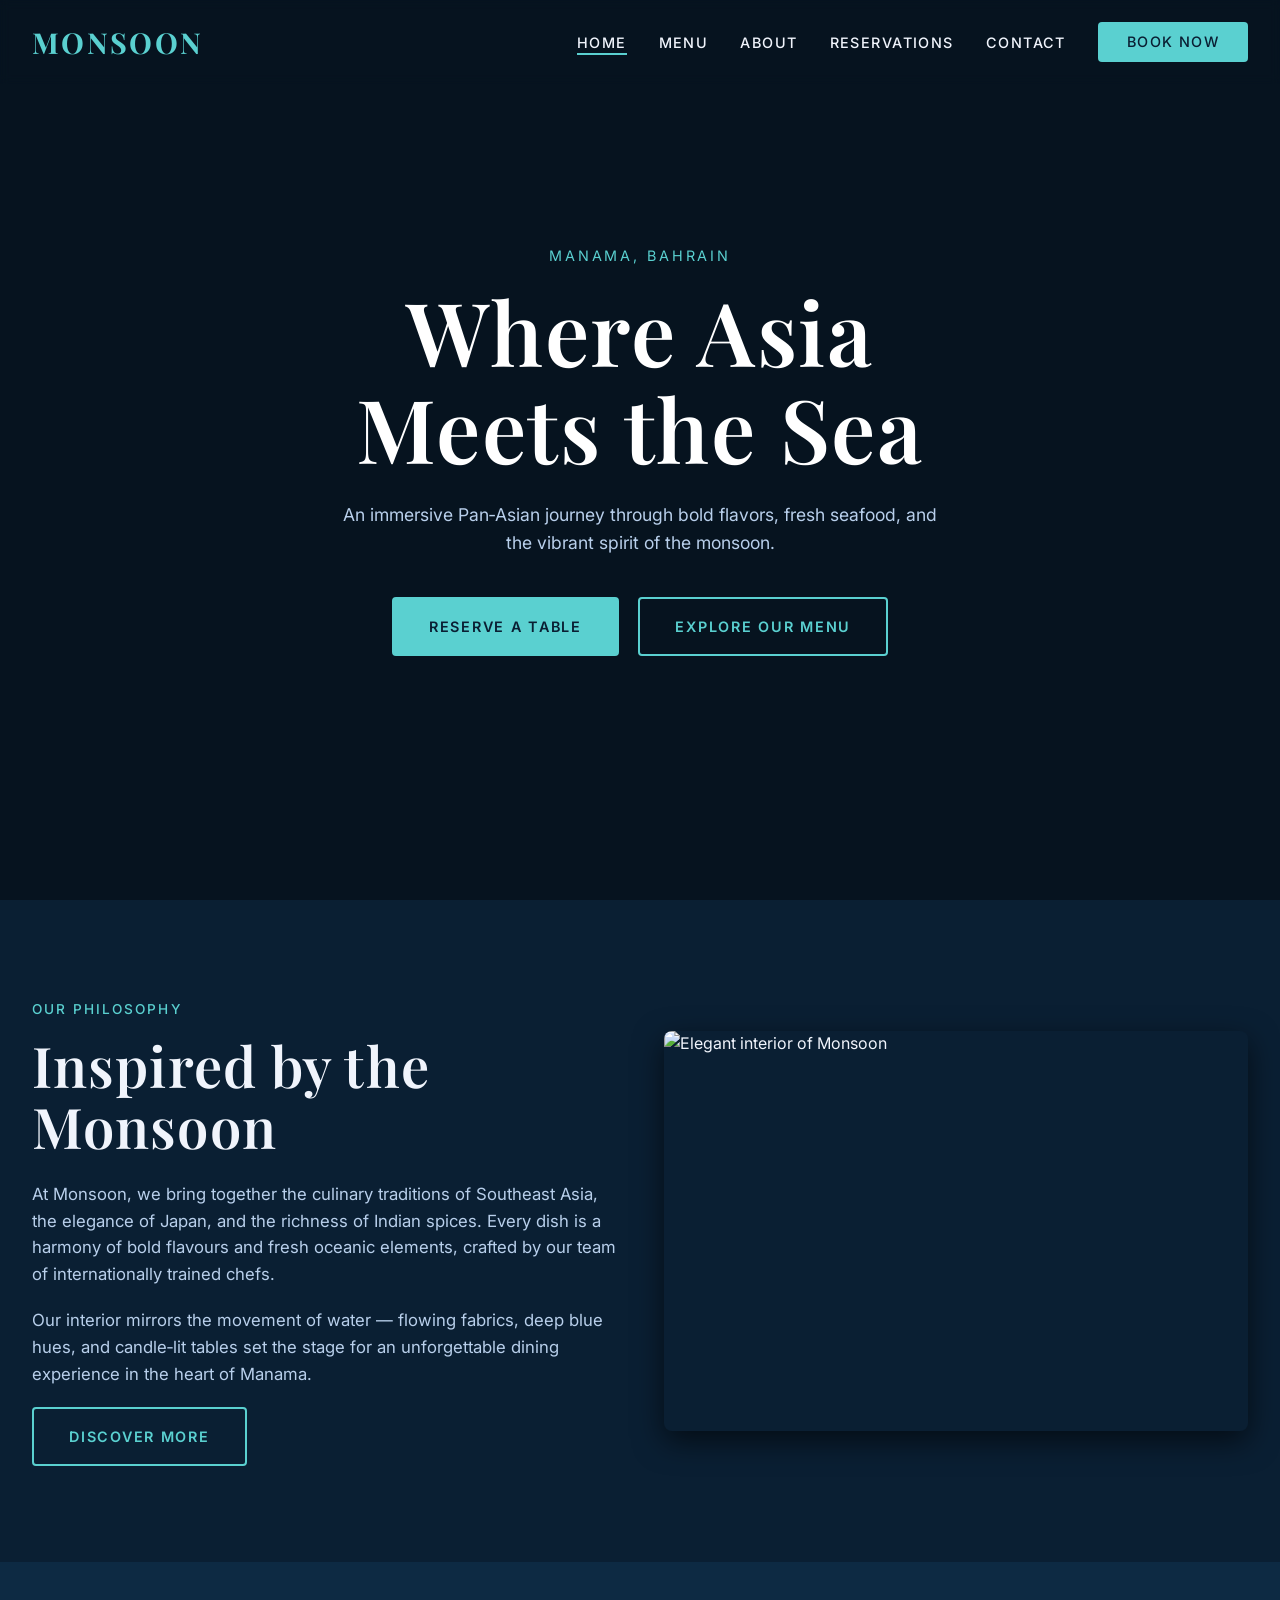
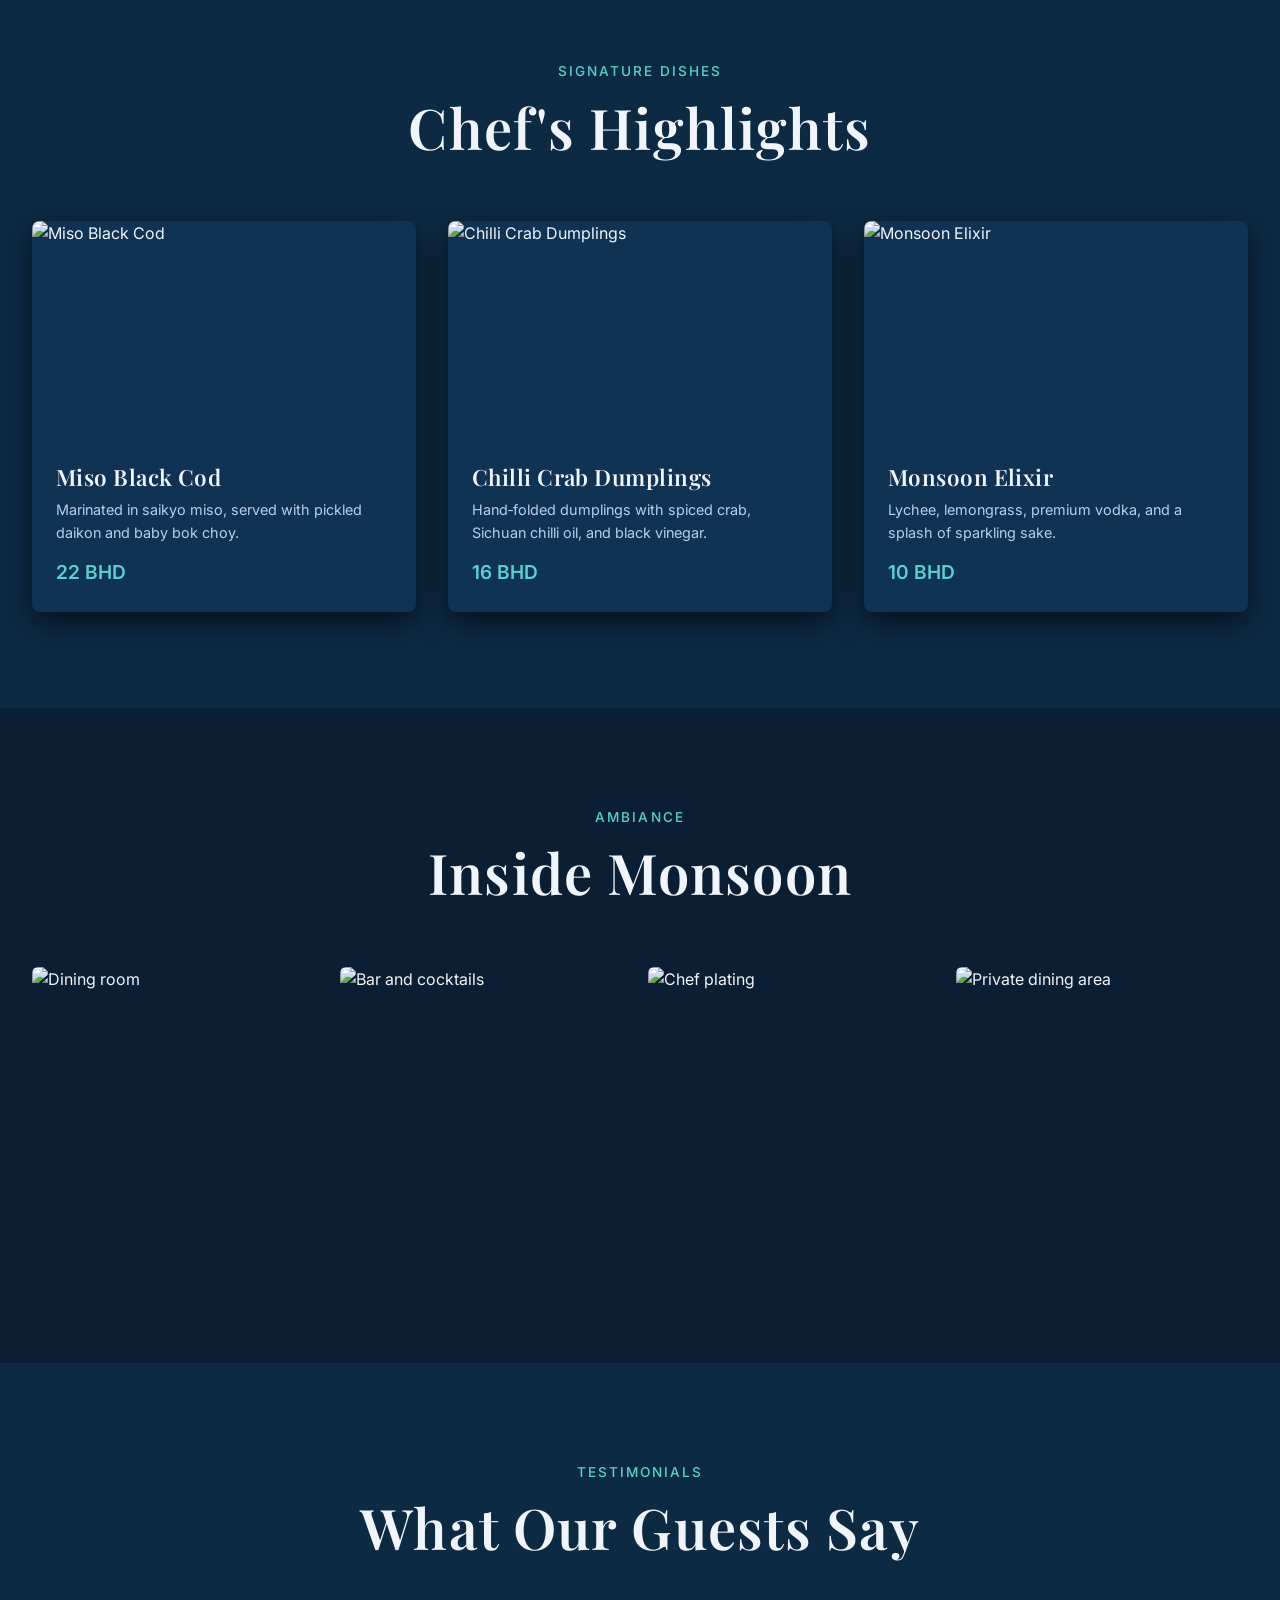
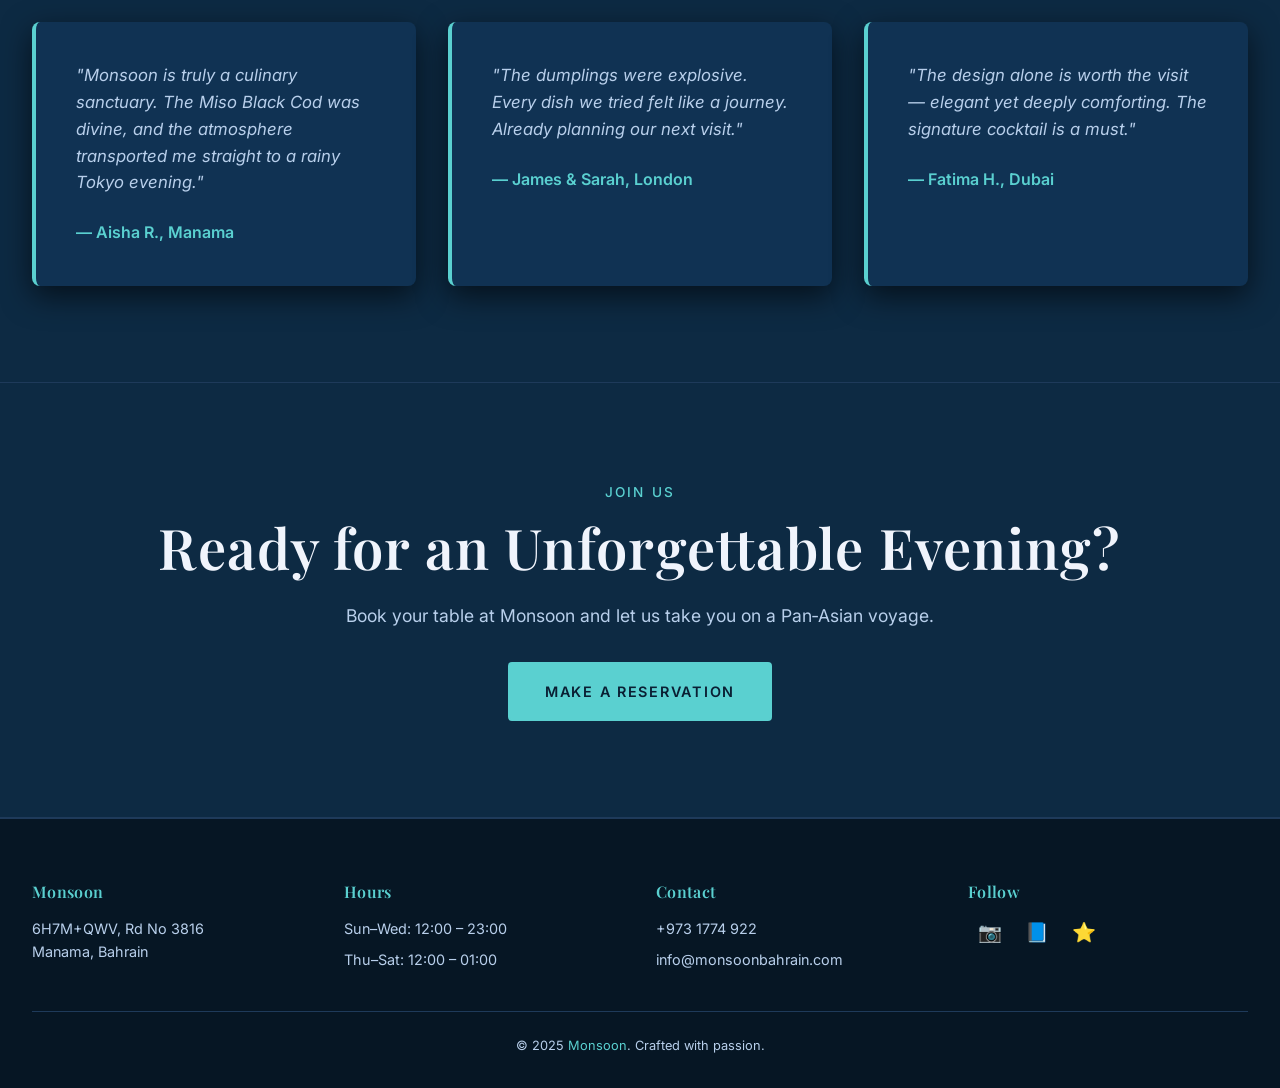
==== commit 3c291abb: "Create index.html" ====
--- a/index.html
+++ b/index.html
@@ -3,17 +3,18 @@
 <head>
   <meta charset="UTF-8">
   <meta name="viewport" content="width=device-width, initial-scale=1.0">
-  <meta name="description" content="Mei Ling – Exquisite Chinese dining in Al-Qudaibiya Palace, Manama. Reserve your table for a luxurious culinary experience.">
-  <title>Mei Ling | Luxury Chinese Restaurant in Manama</title>
+  <meta name="description" content="Monsoon — Modern Asian dining in Manama, Bahrain. Experience extraordinary Pan‑Asian cuisine with ocean‑inspired elegance.">
+  <title>Monsoon | Asian Restaurant in Manama, Bahrain</title>
   <link rel="stylesheet" href="style.css">
-  <script src="https://cdnjs.cloudflare.com/ajax/libs/three.js/r128/three.min.js" defer></script>
-  <script src="script.js" defer></script>
 </head>
 <body>
+
+  <!-- Loader -->
   <div id="loader"><div class="spinner"></div></div>
 
+  <!-- Navbar -->
   <nav class="navbar">
-    <a href="index.html" class="logo">MEI LING</a>
+    <a href="index.html" class="logo">MONSOON</a>
     <ul class="nav-links">
       <li><a href="index.html" class="active">Home</a></li>
       <li><a href="menu.html">Menu</a></li>
@@ -22,124 +23,165 @@
       <li><a href="contact.html">Contact</a></li>
       <li><a href="reservation.html" class="nav-cta">Book Now</a></li>
     </ul>
-    <button class="hamburger" aria-label="Menu"><span></span><span></span><span></span></button>
+    <button class="hamburger" aria-label="Menu">
+      <span></span><span></span><span></span>
+    </button>
   </nav>
 
-  <!-- HERO with Lantern -->
+  <!-- Hero -->
   <section class="hero">
-    <canvas id="hero-canvas"></canvas>
+    <div class="particle"></div><div class="particle"></div><div class="particle"></div>
+    <div class="particle"></div><div class="particle"></div><div class="particle"></div>
+    <div class="particle"></div><div class="particle"></div><div class="particle"></div>
+    <div class="particle"></div><div class="particle"></div><div class="particle"></div>
+    <div class="particle"></div><div class="particle"></div><div class="particle"></div>
     <div class="hero-overlay"></div>
     <div class="hero-content">
-      <p class="hero-label">Al-Qudaibiya Palace, Manama</p>
-      <h1 class="hero-title">Tradition<br>Refined</h1>
-      <p class="hero-subtitle">Mei Ling brings centuries of Chinese culinary mastery to the heart of Bahrain. Every dish is a celebration of harmony, aroma, and exquisite taste.</p>
+      <p class="hero-label">Manama, Bahrain</p>
+      <h1 class="hero-title">Where Asia<br>Meets the Sea</h1>
+      <p class="hero-subtitle">An immersive Pan‑Asian journey through bold flavors, fresh seafood, and the vibrant spirit of the monsoon.</p>
       <div class="hero-buttons">
-        <a href="reservation.html" class="btn btn-primary">Reserve Your Table</a>
-        <a href="menu.html" class="btn btn-outline">Discover the Menu</a>
+        <a href="reservation.html" class="btn btn-primary">Reserve a Table</a>
+        <a href="menu.html" class="btn btn-outline">Explore Our Menu</a>
       </div>
     </div>
   </section>
 
-  <!-- SIGNATURE DISH SHOWCASE (parallax) -->
-  <section class="dish-showcase">
-    <div class="overlay"></div>
-    <div class="showcase-content reveal">
-      <h2>The Mei Ling Peking Duck</h2>
-      <p>Slow-roasted to crispy perfection, carved tableside, and served with our secret hoisin glaze. A legendary dish that defines our kitchen.</p>
-      <a href="menu.html" class="btn btn-primary">View Full Menu</a>
-    </div>
-  </section>
-
-  <!-- ABOUT TEASER -->
+  <!-- About Teaser -->
   <section class="section about-teaser">
     <div class="container">
       <div class="about-grid reveal">
         <div class="about-text">
-          <span class="section-label">Our Heritage</span>
-          <h2>The Art of Chinese Gastronomy</h2>
-          <p>Mei Ling is named after the legendary Chinese opera singer, embodying grace and passion. Our chefs, trained in Beijing and Hong Kong, use time‑honoured techniques with the finest ingredients sourced globally.</p>
-          <p>From hand‑pulled noodles to delicately steamed dim sum, every plate is a masterpiece of balance — sweet, sour, salty, bitter, and umami in perfect harmony.</p>
-          <a href="about.html" class="btn btn-outline">Our Story</a>
+          <span class="section-label">Our Philosophy</span>
+          <h2>Inspired by the Monsoon</h2>
+          <p>At Monsoon, we bring together the culinary traditions of Southeast Asia, the elegance of Japan, and the richness of Indian spices. Every dish is a harmony of bold flavours and fresh oceanic elements, crafted by our team of internationally trained chefs.</p>
+          <p>Our interior mirrors the movement of water — flowing fabrics, deep blue hues, and candle‑lit tables set the stage for an unforgettable dining experience in the heart of Manama.</p>
+          <a href="about.html" class="btn btn-outline">Discover More</a>
         </div>
         <div class="about-image">
-          <img src="https://images.unsplash.com/photo-1550966871-3ed3dcd3f0c8?w=800&q=80" alt="Elegant Chinese dining hall">
+          <img src="https://images.unsplash.com/photo-1517248135467-4c7edcad34c4?w=800&q=80" alt="Elegant interior of Monsoon">
         </div>
       </div>
     </div>
   </section>
 
-  <!-- FEATURED MENU -->
+  <!-- Featured Menu -->
   <section class="section" style="background: var(--bg-secondary);">
     <div class="container">
       <div class="section-header reveal">
-        <span class="section-label">Signature Selection</span>
-        <h2>Chef's Masterpieces</h2>
+        <span class="section-label">Signature Dishes</span>
+        <h2>Chef's Highlights</h2>
       </div>
       <div class="menu-grid">
         <div class="menu-card reveal">
-          <img src="https://images.unsplash.com/photo-1563245372-f21724e3856d?w=600&q=80" alt="Peking Duck">
-          <div class="menu-card-content"><h4>Imperial Peking Duck</h4><p>Whole roasted duck, pancakes, spring onion, hoisin.</p><span class="price">BD 22</span></div>
+          <img src="https://images.unsplash.com/photo-1551218808-94e220e084d2?w=600&q=80" alt="Miso Black Cod">
+          <div class="menu-card-content">
+            <h4>Miso Black Cod</h4>
+            <p>Marinated in saikyo miso, served with pickled daikon and baby bok choy.</p>
+            <span class="price">22 BHD</span>
+          </div>
         </div>
         <div class="menu-card reveal">
-          <img src="https://images.unsplash.com/photo-1555126634-323283e090fa?w=600&q=80" alt="Dim Sum Platter">
-          <div class="menu-card-content"><h4>Royal Dim Sum Basket</h4><p>Har gow, siu mai, xiao long bao, and more.</p><span class="price">BD 14</span></div>
+          <img src="https://images.unsplash.com/photo-1626200419199-391ae4be7a41?w=600&q=80" alt="Chilli Crab Dumplings">
+          <div class="menu-card-content">
+            <h4>Chilli Crab Dumplings</h4>
+            <p>Hand‑folded dumplings with spiced crab, Sichuan chilli oil, and black vinegar.</p>
+            <span class="price">16 BHD</span>
+          </div>
         </div>
         <div class="menu-card reveal">
-          <img src="https://images.unsplash.com/photo-1540189549336-e6e99c3679fe?w=600&q=80" alt="Wok-fried lobster">
-          <div class="menu-card-content"><h4>Wok‑Fried Lobster</h4><p>Ginger, spring onion, XO sauce, wok hei.</p><span class="price">BD 28</span></div>
+          <img src="https://images.unsplash.com/photo-1470337458703-46ad1756a187?w=600&q=80" alt="Monsoon Elixir">
+          <div class="menu-card-content">
+            <h4>Monsoon Elixir</h4>
+            <p>Lychee, lemongrass, premium vodka, and a splash of sparkling sake.</p>
+            <span class="price">10 BHD</span>
+          </div>
         </div>
       </div>
     </div>
   </section>
 
-  <!-- GALLERY -->
+  <!-- Gallery -->
   <section class="section">
     <div class="container">
-      <div class="section-header reveal"><span class="section-label">Atmosphere</span><h2>Inside Mei Ling</h2></div>
+      <div class="section-header reveal">
+        <span class="section-label">Ambiance</span>
+        <h2>Inside Monsoon</h2>
+      </div>
       <div class="gallery-grid">
-        <img class="reveal" src="https://images.unsplash.com/photo-1559339352-11d035aa65de?w=600&q=80" alt="Private dining">
-        <img class="reveal" src="https://images.unsplash.com/photo-1572116469696-31de0f17cc34?w=600&q=80" alt="Bar area">
-        <img class="reveal" src="https://images.unsplash.com/photo-1424847651672-bf20a4b0982b?w=600&q=80" alt="Chef preparing dish">
-        <img class="reveal" src="https://images.unsplash.com/photo-1466978913421-dad2ebd01d17?w=600&q=80" alt="Elegant table">
+        <img class="reveal" src="https://images.unsplash.com/photo-1559339352-11d035aa65de?w=600&q=80" alt="Dining room">
+        <img class="reveal" src="https://images.unsplash.com/photo-1572116469696-31de0f17cc34?w=600&q=80" alt="Bar and cocktails">
+        <img class="reveal" src="https://images.unsplash.com/photo-1424847651672-bf20a4b0982b?w=600&q=80" alt="Chef plating">
+        <img class="reveal" src="https://images.unsplash.com/photo-1466978913421-dad2ebd01d17?w=600&q=80" alt="Private dining area">
       </div>
     </div>
   </section>
 
-  <!-- TESTIMONIALS -->
-  <section class="section" style="background:var(--bg-dark); color:var(--text-light);">
+  <!-- Testimonials -->
+  <section class="section" style="background: var(--bg-secondary);">
     <div class="container">
-      <div class="section-header reveal"><span class="section-label" style="color:var(--accent);">Guest Praise</span><h2 style="color:#fff;">Voices of Delight</h2></div>
+      <div class="section-header reveal">
+        <span class="section-label">Testimonials</span>
+        <h2>What Our Guests Say</h2>
+      </div>
       <div class="testimonial-cards">
-        <div class="testimonial-card reveal" style="background:rgba(255,255,255,0.05);">
-          <p class="quote">"Mei Ling transported us to Beijing. The dim sum was delicate and divine, the service impeccable. A true gem in Manama."</p>
-          <p class="author">— Laila & Ahmed, Manama</p>
+        <div class="testimonial-card reveal">
+          <p class="quote">"Monsoon is truly a culinary sanctuary. The Miso Black Cod was divine, and the atmosphere transported me straight to a rainy Tokyo evening."</p>
+          <p class="author">— Aisha R., Manama</p>
         </div>
-        <div class="testimonial-card reveal" style="background:rgba(255,255,255,0.05);">
-          <p class="quote">"The Peking Duck is the best I've had outside China. The theatrical carving and the flavours left us speechless."</p>
-          <p class="author">— James T., London</p>
+        <div class="testimonial-card reveal">
+          <p class="quote">"The dumplings were explosive. Every dish we tried felt like a journey. Already planning our next visit."</p>
+          <p class="author">— James & Sarah, London</p>
+        </div>
+        <div class="testimonial-card reveal">
+          <p class="quote">"The design alone is worth the visit — elegant yet deeply comforting. The signature cocktail is a must."</p>
+          <p class="author">— Fatima H., Dubai</p>
         </div>
       </div>
     </div>
   </section>
 
-  <!-- RESERVATION CTA -->
+  <!-- Reservation CTA -->
   <section class="section reservation-cta">
     <div class="container reveal">
       <span class="section-label">Join Us</span>
-      <h2>Experience the Elegance</h2>
-      <p>Indulge in an unforgettable evening where every detail is crafted to perfection.</p>
-      <a href="reservation.html" class="btn btn-primary" style="background:var(--accent); border-color:var(--accent);">Make a Reservation</a>
+      <h2>Ready for an Unforgettable Evening?</h2>
+      <p>Book your table at Monsoon and let us take you on a Pan‑Asian voyage.</p>
+      <a href="reservation.html" class="btn btn-primary">Make a Reservation</a>
     </div>
   </section>
 
+  <!-- Footer -->
   <footer class="footer">
     <div class="footer-grid">
-      <div class="footer-col"><h4>Mei Ling</h4><p>Al-Qudaibiya Palace<br>338 Shaikh Isa Ave, Manama</p></div>
-      <div class="footer-col"><h4>Hours</h4><p>Mon–Sat: 12:00‑15:00 & 19:00‑23:30</p><p>Sunday: Closed</p></div>
-      <div class="footer-col"><h4>Contact</h4><p>+973 1711 1187</p><p>info@meilingbahrain.com</p></div>
-      <div class="footer-col"><h4>Follow</h4><div class="social-links"><a href="#">📷</a><a href="#">📘</a><a href="#">⭐</a></div></div>
+      <div class="footer-col">
+        <h4>Monsoon</h4>
+        <p>6H7M+QWV, Rd No 3816<br>Manama, Bahrain</p>
+      </div>
+      <div class="footer-col">
+        <h4>Hours</h4>
+        <p>Sun–Wed: 12:00 – 23:00</p>
+        <p>Thu–Sat: 12:00 – 01:00</p>
+      </div>
+      <div class="footer-col">
+        <h4>Contact</h4>
+        <p><a href="https://wa.me/9731774922" target="_blank">+973 1774 922</a></p>
+        <p>info@monsoonbahrain.com</p>
+      </div>
+      <div class="footer-col">
+        <h4>Follow</h4>
+        <div class="social-links">
+          <a href="#" aria-label="Instagram">📷</a>
+          <a href="#" aria-label="Facebook">📘</a>
+          <a href="#" aria-label="TripAdvisor">⭐</a>
+        </div>
+      </div>
     </div>
-    <div class="footer-bottom"><p>&copy; 2025 <span class="accent">Mei Ling</span>. All rights reserved.</p></div>
+    <div class="footer-bottom">
+      <p>&copy; 2025 <span class="accent">Monsoon</span>. Crafted with passion.</p>
+    </div>
   </footer>
+
+  <script src="script.js" defer></script>
 </body>
   </html>
--- a/style.css
+++ b/style.css
@@ -1,309 +1,782 @@
-/* =============================================
-   MEI LING – LUXURY CHINESE RESTAURANT
-   STYLE.CSS – Imperial Red & Warm Gold
-============================================= */
-@import url('https://fonts.googleapis.com/css2?family=Playfair+Display:wght@400;500;600;700&family=Raleway:wght@300;400;500;600&display=swap');
+/* ================================================
+   MONSOON – LUXURY ASIAN RESTAURANT, BAHRAIN
+   STYLE.CSS – Navy & Ocean Blue Palette, Mobile‑first
+   ================================================ */
+
+/* Google Fonts: Playfair Display + Inter */
+@import url('https://fonts.googleapis.com/css2?family=Playfair+Display:wght@400;500;600;700&family=Inter:wght@300;400;500;600&display=swap');
 
 :root {
   --font-heading: 'Playfair Display', serif;
-  --font-body: 'Raleway', sans-serif;
-  
-  --bg-primary: #faf7f2;       /* warm off‑white */
-  --bg-secondary: #f3ede4;
-  --bg-card: #ffffff;
-  --bg-dark: #1c0a0a;          /* deep crimson for contrast */
-  --text-primary: #2c1a1a;
-  --text-secondary: #6b5050;
-  --text-light: #fdf8f2;
-  --accent: #c8a44a;           /* warm gold */
-  --accent-hover: #b08938;
-  --imperial-red: #8b1a1a;     /* bold crimson */
-  --border: #e6d7c2;
-  
+  --font-body: 'Inter', sans-serif;
+
+  --bg-primary: #0a1f33;      /* deep navy */
+  --bg-secondary: #0d2a43;    /* rich ocean depth */
+  --bg-card: #103253;         /* card surface */
+  --text-primary: #f0f4fc;    /* soft white */
+  --text-secondary: #b8cfeb;  /* lighter blue */
+  --accent: #5ad0d0;          /* vibrant teal/aqua */
+  --accent-hover: #3db8b8;
+  --border: #1e3a5a;
+  --overlay: rgba(10, 31, 51, 0.75);
+
   --max-width: 1280px;
   --gap: clamp(1.5rem, 4vw, 3rem);
   --transition: 0.3s ease;
-  --shadow: 0 10px 30px rgba(0,0,0,0.08);
-}
-
-* { margin:0; padding:0; box-sizing:border-box; }
-html { scroll-behavior:smooth; font-size:100%; }
+  --shadow: 0 10px 30px rgba(0, 0, 0, 0.6);
+}
+
+* {
+  margin: 0;
+  padding: 0;
+  box-sizing: border-box;
+}
+
+html {
+  scroll-behavior: smooth;
+  font-size: 100%;
+}
+
 body {
   font-family: var(--font-body);
   background: var(--bg-primary);
   color: var(--text-primary);
-  line-height:1.7;
-  overflow-x:hidden;
-  -webkit-font-smoothing:antialiased;
-}
-img { max-width:100%; height:auto; display:block; }
-a { text-decoration:none; color:inherit; transition:color var(--transition); }
-ul { list-style:none; }
-
-/* ---------- LOADER (index only) ---------- */
+  line-height: 1.6;
+  overflow-x: hidden;
+  -webkit-font-smoothing: antialiased;
+}
+
+img {
+  max-width: 100%;
+  height: auto;
+  display: block;
+}
+
+a {
+  text-decoration: none;
+  color: inherit;
+  transition: color var(--transition);
+}
+
+ul {
+  list-style: none;
+}
+
+/* Loader (only on index) */
 #loader {
-  position:fixed; top:0; left:0; width:100%; height:100%;
+  position: fixed;
+  top: 0; left: 0;
+  width: 100%; height: 100%;
   background: var(--bg-primary);
-  display:flex; align-items:center; justify-content:center;
-  z-index:9999; transition:opacity 0.5s ease, visibility 0.5s ease;
-}
-#loader.hidden { opacity:0; visibility:hidden; }
+  display: flex;
+  align-items: center;
+  justify-content: center;
+  z-index: 9999;
+  transition: opacity 0.5s ease, visibility 0.5s ease;
+}
+
+#loader.hidden {
+  opacity: 0;
+  visibility: hidden;
+}
+
 .spinner {
-  width:50px; height:50px;
-  border:3px solid var(--border); border-top-color:var(--imperial-red);
-  border-radius:50%; animation:spin 0.8s linear infinite;
-}
-@keyframes spin { to { transform:rotate(360deg); } }
-
-/* ---------- TYPOGRAPHY ---------- */
-h1, h2, h3, h4 { font-family:var(--font-heading); line-height:1.2; font-weight:600; }
+  width: 50px; height: 50px;
+  border: 3px solid var(--border);
+  border-top-color: var(--accent);
+  border-radius: 50%;
+  animation: spin 0.8s linear infinite;
+}
+
+@keyframes spin { to { transform: rotate(360deg); } }
+
+/* Typography */
+h1, h2, h3, h4 {
+  font-family: var(--font-heading);
+  line-height: 1.1;
+  font-weight: 600;
+  letter-spacing: 0.02em;
+}
 h1 { font-size: clamp(3rem, 8vw, 5.5rem); }
-h2 { font-size: clamp(2.2rem, 5vw, 3.2rem); margin-bottom:1.5rem; }
-h3 { font-size: clamp(1.2rem, 2.5vw, 1.8rem); font-weight:500; }
+h2 { font-size: clamp(2.2rem, 5vw, 3.5rem); margin-bottom: 1.5rem; }
+h3 { font-size: clamp(1.2rem, 2.5vw, 1.8rem); font-weight: 500; }
+
 .section-label {
-  text-transform:uppercase; letter-spacing:0.15em; font-size:0.85rem;
-  color:var(--imperial-red); font-weight:600; margin-bottom:0.8rem; display:inline-block;
-}
-
-/* ---------- NAVIGATION ---------- */
+  text-transform: uppercase;
+  letter-spacing: 0.15em;
+  font-size: 0.85rem;
+  color: var(--accent);
+  font-weight: 500;
+  margin-bottom: 0.8rem;
+  display: inline-block;
+}
+
+/* Navbar */
 .navbar {
-  position:fixed; top:0; left:0; width:100%; z-index:1000;
-  padding:1rem 2rem; display:flex; align-items:center; justify-content:space-between;
-  background:rgba(250,247,242,0.8); backdrop-filter:blur(10px);
-  transition:background var(--transition), padding var(--transition);
-}
-.navbar.scrolled { background:rgba(250,247,242,0.95); padding:0.7rem 2rem; box-shadow:0 2px 20px rgba(0,0,0,0.05); }
+  position: fixed;
+  top: 0; left: 0;
+  width: 100%;
+  z-index: 1000;
+  padding: 1.2rem 2rem;
+  display: flex;
+  align-items: center;
+  justify-content: space-between;
+  transition: background var(--transition), padding var(--transition);
+  background: transparent;
+  backdrop-filter: blur(5px);
+}
+
+.navbar.scrolled {
+  background: rgba(10, 31, 51, 0.95);
+  padding: 0.8rem 2rem;
+  box-shadow: 0 2px 20px rgba(0,0,0,0.5);
+}
+
 .logo {
-  font-family:var(--font-heading); font-size:1.8rem; font-weight:700;
-  color:var(--imperial-red); letter-spacing:0.06em;
-}
-.nav-links { display:flex; gap:2rem; align-items:center; }
+  font-family: var(--font-heading);
+  font-size: 1.8rem;
+  font-weight: 700;
+  color: var(--accent);
+  letter-spacing: 0.08em;
+}
+
+.nav-links {
+  display: flex;
+  gap: 2rem;
+  align-items: center;
+}
+
 .nav-links a {
-  font-size:0.9rem; text-transform:uppercase; letter-spacing:0.1em; font-weight:500;
-  color:var(--text-primary); padding:0.3rem 0; position:relative;
-}
+  font-size: 0.9rem;
+  text-transform: uppercase;
+  letter-spacing: 0.1em;
+  font-weight: 500;
+  position: relative;
+  padding: 0.3rem 0;
+}
+
 .nav-links a::after {
-  content:''; position:absolute; bottom:0; left:0; width:0; height:2px;
-  background:var(--imperial-red); transition:width var(--transition);
-}
-.nav-links a:hover::after, .nav-links a.active::after { width:100%; }
+  content: '';
+  position: absolute;
+  bottom: 0; left: 0;
+  width: 0; height: 2px;
+  background: var(--accent);
+  transition: width var(--transition);
+}
+
+.nav-links a:hover::after,
+.nav-links a.active::after {
+  width: 100%;
+}
+
 .nav-cta {
-  background:var(--imperial-red); color:var(--text-light)!important;
-  padding:0.7rem 1.8rem!important; border-radius:4px; font-weight:600;
-  transition:background var(--transition);
-}
-.nav-cta:hover { background:#6e1515; }
-
-.hamburger { display:none; flex-direction:column; gap:5px; cursor:pointer; background:none; border:none; padding:5px; }
-.hamburger span { width:28px; height:2px; background:var(--imperial-red); transition:all var(--transition); }
-
-/* ---------- BUTTONS ---------- */
+  background: var(--accent);
+  color: var(--bg-primary) !important;
+  padding: 0.7rem 1.8rem !important;
+  border-radius: 4px;
+  font-weight: 600;
+  transition: background var(--transition);
+}
+
+.nav-cta:hover {
+  background: var(--accent-hover);
+}
+
+.hamburger {
+  display: none;
+  flex-direction: column;
+  gap: 5px;
+  background: none;
+  border: none;
+  cursor: pointer;
+}
+
+.hamburger span {
+  width: 28px; height: 2px;
+  background: var(--text-primary);
+  transition: all var(--transition);
+}
+
+/* Buttons */
 .btn {
-  display:inline-block; padding:1rem 2.4rem; font-family:var(--font-body);
-  font-size:0.9rem; font-weight:600; text-transform:uppercase; letter-spacing:0.12em;
-  border-radius:4px; transition:all var(--transition); border:2px solid transparent;
-}
-.btn-primary { background:var(--imperial-red); color:#fff; border-color:var(--imperial-red); }
-.btn-primary:hover { background:var(--accent-hover); border-color:var(--accent-hover); color:#fff; }
-.btn-outline { background:transparent; border-color:var(--imperial-red); color:var(--imperial-red); }
-.btn-outline:hover { background:var(--imperial-red); color:#fff; }
-
-/* ---------- REVEAL ANIMATION ---------- */
+  display: inline-block;
+  padding: 1rem 2.2rem;
+  font-family: var(--font-body);
+  font-size: 0.9rem;
+  font-weight: 600;
+  text-transform: uppercase;
+  letter-spacing: 0.12em;
+  border-radius: 4px;
+  transition: all var(--transition);
+  cursor: pointer;
+  border: 2px solid transparent;
+}
+
+.btn-primary {
+  background: var(--accent);
+  color: var(--bg-primary);
+  border-color: var(--accent);
+}
+
+.btn-primary:hover {
+  background: var(--accent-hover);
+  border-color: var(--accent-hover);
+}
+
+.btn-outline {
+  background: transparent;
+  border-color: var(--accent);
+  color: var(--accent);
+}
+
+.btn-outline:hover {
+  background: var(--accent);
+  color: var(--bg-primary);
+}
+
+/* Scroll reveal */
 .reveal {
-  opacity:0; transform:translateY(40px);
-  transition:opacity 0.8s ease, transform 0.8s ease;
-}
-.reveal.visible { opacity:1; transform:translateY(0); }
-
-/* ---------- HERO WITH 3D LANTERN ---------- */
+  opacity: 0;
+  transform: translateY(40px);
+  transition: opacity 0.8s ease, transform 0.8s ease;
+}
+
+.reveal.visible {
+  opacity: 1;
+  transform: translateY(0);
+}
+
+/* Hero with particles */
 .hero {
-  position:relative; height:100vh; min-height:650px; overflow:hidden;
-  display:flex; align-items:center; justify-content:center; text-align:center;
-  background:url('https://images.unsplash.com/photo-1550966871-3ed3dcd3f0c8?w=1600&q=80') center/cover no-repeat;
-}
+  height: 100vh;
+  min-height: 650px;
+  background: linear-gradient(var(--overlay), var(--overlay)),
+              url('https://images.unsplash.com/photo-1551218808-94e220e084d2?w=1600&q=80') center/cover no-repeat;
+  position: relative;
+  display: flex;
+  align-items: center;
+  justify-content: center;
+  text-align: center;
+  overflow: hidden;
+}
+
 .hero-overlay {
-  position:absolute; top:0; left:0; width:100%; height:100%;
-  background:rgba(0,0,0,0.45); z-index:1;
-}
-#hero-canvas {
-  position:absolute; top:0; left:0; width:100%; height:100%;
-  z-index:0; pointer-events:none;
-}
-.hero-content { position:relative; z-index:2; max-width:900px; padding:0 2rem; }
-.hero-label { text-transform:uppercase; letter-spacing:0.2em; font-size:0.9rem; color:var(--accent); margin-bottom:1rem; }
-.hero-title { color:#fff; margin-bottom:1.5rem; text-shadow:0 2px 15px rgba(0,0,0,0.5); }
-.hero-subtitle { font-size:1.1rem; max-width:600px; margin:0 auto 2.5rem; color:rgba(255,255,255,0.85); }
-.hero-buttons { display:flex; gap:1.2rem; justify-content:center; flex-wrap:wrap; }
-
-/* ---------- SIGNATURE DISH SHOWCASE (parallax background) ---------- */
-.dish-showcase {
-  position:relative; height:70vh; min-height:500px;
-  background: url('https://images.unsplash.com/photo-1563245372-f21724e3856d?w=1600&q=80') center/cover fixed;
-  display:flex; align-items:center; justify-content:center;
-}
-.dish-showcase .overlay {
-  position:absolute; top:0; left:0; width:100%; height:100%;
-  background:rgba(28,10,10,0.6);
-}
-.dish-showcase .showcase-content {
-  position:relative; z-index:2; text-align:center; max-width:700px; padding:2rem;
-}
-.dish-showcase h2 {
-  font-size:3rem; color:#fff; margin-bottom:1rem;
-}
-.dish-showcase p { color:rgba(255,255,255,0.9); font-size:1.1rem; margin-bottom:2rem; }
-
-/* ---------- SECTIONS ---------- */
-.section { padding:6rem 2rem; }
-.container { max-width:var(--max-width); margin:0 auto; }
-.section-header { text-align:center; margin-bottom:4rem; }
-
-/* About teaser */
-.about-teaser .about-grid { display:grid; grid-template-columns:1fr 1fr; gap:var(--gap); align-items:center; }
-.about-text p { color:var(--text-secondary); margin-bottom:1.2rem; font-size:1.05rem; }
-.about-image img { border-radius:8px; box-shadow:var(--shadow); object-fit:cover; width:100%; height:100%; min-height:400px; }
-
-/* Menu grid */
-.menu-grid { display:grid; grid-template-columns:repeat(auto-fit, minmax(280px, 1fr)); gap:2rem; }
+  position: absolute;
+  top: 0; left: 0;
+  width: 100%; height: 100%;
+  background: rgba(0,0,0,0.4);
+  z-index: 1;
+}
+
+/* Floating particles */
+.particle {
+  position: absolute;
+  background: var(--accent);
+  border-radius: 50%;
+  opacity: 0;
+  animation: floatUp 12s infinite ease-in-out;
+  pointer-events: none;
+  z-index: 0;
+}
+
+.particle:nth-child(1)  { width: 6px; height: 6px; left: 10%; animation-delay: 0s; }
+.particle:nth-child(2)  { width: 4px; height: 4px; left: 25%; animation-delay: 1.5s; }
+.particle:nth-child(3)  { width: 8px; height: 8px; left: 40%; animation-delay: 0.5s; }
+.particle:nth-child(4)  { width: 5px; height: 5px; left: 55%; animation-delay: 2s; }
+.particle:nth-child(5)  { width: 7px; height: 7px; left: 70%; animation-delay: 1s; }
+.particle:nth-child(6)  { width: 3px; height: 3px; left: 80%; animation-delay: 3s; }
+.particle:nth-child(7)  { width: 6px; height: 6px; left: 15%; animation-delay: 2.5s; }
+.particle:nth-child(8)  { width: 5px; height: 5px; left: 45%; animation-delay: 0.8s; }
+.particle:nth-child(9)  { width: 4px; height: 4px; left: 65%; animation-delay: 1.2s; }
+.particle:nth-child(10) { width: 7px; height: 7px; left: 85%; animation-delay: 2.2s; }
+.particle:nth-child(11) { width: 5px; height: 5px; left: 32%; animation-delay: 0.3s; }
+.particle:nth-child(12) { width: 6px; height: 6px; left: 52%; animation-delay: 1.8s; }
+.particle:nth-child(13) { width: 3px; height: 3px; left: 75%; animation-delay: 2.8s; }
+.particle:nth-child(14) { width: 8px; height: 8px; left: 90%; animation-delay: 0.7s; }
+.particle:nth-child(15) { width: 4px; height: 4px; left: 20%; animation-delay: 1.4s; }
+
+@keyframes floatUp {
+  0% { transform: translateY(0) scale(1); opacity: 0; }
+  10% { opacity: 0.6; }
+  50% { transform: translateY(-100px) scale(1.2); opacity: 0.8; }
+  90% { opacity: 0.2; }
+  100% { transform: translateY(-200px) scale(0.8); opacity: 0; }
+}
+
+.hero-content {
+  position: relative;
+  z-index: 2;
+  max-width: 900px;
+  padding: 0 2rem;
+}
+
+.hero-label {
+  text-transform: uppercase;
+  letter-spacing: 0.2em;
+  font-size: 0.9rem;
+  color: var(--accent);
+}
+
+.hero-title {
+  color: #fff;
+  margin: 1rem 0 1.5rem;
+}
+
+.hero-subtitle {
+  font-size: 1.1rem;
+  max-width: 600px;
+  margin: 0 auto 2.5rem;
+  color: var(--text-secondary);
+}
+
+.hero-buttons {
+  display: flex;
+  gap: 1.2rem;
+  justify-content: center;
+  flex-wrap: wrap;
+}
+
+/* Sections */
+.section {
+  padding: 6rem 2rem;
+}
+
+.container {
+  max-width: var(--max-width);
+  margin: 0 auto;
+}
+
+.section-header {
+  text-align: center;
+  margin-bottom: 4rem;
+}
+
+/* About teaser grid */
+.about-grid {
+  display: grid;
+  grid-template-columns: 1fr 1fr;
+  gap: var(--gap);
+  align-items: center;
+}
+
+.about-text p {
+  color: var(--text-secondary);
+  margin-bottom: 1.2rem;
+  font-size: 1.05rem;
+}
+
+.about-image img {
+  border-radius: 8px;
+  box-shadow: var(--shadow);
+  width: 100%;
+  height: 100%;
+  min-height: 400px;
+  object-fit: cover;
+}
+
+/* Menu cards */
+.menu-grid {
+  display: grid;
+  grid-template-columns: repeat(auto-fit, minmax(280px, 1fr));
+  gap: 2rem;
+}
+
 .menu-card {
-  background:var(--bg-card); border-radius:8px; overflow:hidden;
-  box-shadow:var(--shadow); transition:transform var(--transition), box-shadow var(--transition);
-}
-.menu-card:hover { transform:translateY(-8px); box-shadow:0 15px 40px rgba(0,0,0,0.1); }
-.menu-card img { width:100%; height:220px; object-fit:cover; }
-.menu-card-content { padding:1.5rem; }
-.menu-card h4 { font-size:1.4rem; margin-bottom:0.5rem; color:var(--imperial-red); }
-.menu-card p { color:var(--text-secondary); font-size:0.9rem; margin-bottom:0.8rem; }
-.price { color:var(--accent); font-weight:600; font-size:1.2rem; }
+  background: var(--bg-card);
+  border-radius: 8px;
+  overflow: hidden;
+  box-shadow: var(--shadow);
+  transition: transform var(--transition);
+}
+
+.menu-card:hover {
+  transform: translateY(-8px);
+}
+
+.menu-card img {
+  width: 100%;
+  height: 220px;
+  object-fit: cover;
+}
+
+.menu-card-content {
+  padding: 1.5rem;
+}
+
+.menu-card h4 {
+  font-size: 1.4rem;
+  margin-bottom: 0.5rem;
+}
+
+.menu-card p {
+  color: var(--text-secondary);
+  font-size: 0.9rem;
+  margin-bottom: 0.8rem;
+}
+
+.price {
+  color: var(--accent);
+  font-weight: 600;
+  font-size: 1.2rem;
+}
 
 /* Gallery */
-.gallery-grid { display:grid; grid-template-columns:repeat(auto-fit, minmax(250px, 1fr)); gap:0.8rem; }
-.gallery-grid img { width:100%; height:280px; object-fit:cover; border-radius:6px; transition:transform 0.4s ease; }
-.gallery-grid img:hover { transform:scale(1.03); }
+.gallery-grid {
+  display: grid;
+  grid-template-columns: repeat(auto-fit, minmax(250px, 1fr));
+  gap: 1rem;
+}
+
+.gallery-grid img {
+  width: 100%;
+  height: 300px;
+  object-fit: cover;
+  border-radius: 6px;
+  transition: transform var(--transition);
+}
+
+.gallery-grid img:hover {
+  transform: scale(1.03);
+}
 
 /* Testimonials */
-.testimonial-cards { display:grid; grid-template-columns:repeat(auto-fit, minmax(300px, 1fr)); gap:2rem; }
+.testimonial-cards {
+  display: grid;
+  grid-template-columns: repeat(auto-fit, minmax(300px, 1fr));
+  gap: 2rem;
+}
+
 .testimonial-card {
-  background:var(--bg-card); padding:2.5rem; border-radius:8px;
-  box-shadow:var(--shadow); border-left:4px solid var(--imperial-red);
-}
-.testimonial-card .quote { font-style:italic; color:var(--text-secondary); margin-bottom:1.5rem; font-size:1.05rem; }
-.testimonial-card .author { font-weight:600; color:var(--imperial-red); }
+  background: var(--bg-card);
+  padding: 2.5rem;
+  border-radius: 8px;
+  box-shadow: var(--shadow);
+  border-left: 4px solid var(--accent);
+}
+
+.testimonial-card .quote {
+  font-style: italic;
+  color: var(--text-secondary);
+  margin-bottom: 1.5rem;
+  font-size: 1.05rem;
+}
+
+.testimonial-card .author {
+  font-weight: 600;
+  color: var(--accent);
+  font-style: normal;
+}
 
 /* Reservation CTA */
 .reservation-cta {
-  background:var(--bg-dark); color:var(--text-light); text-align:center;
-}
-.reservation-cta .section-label { color:var(--accent); }
-.reservation-cta h2 { color:#fff; }
-.reservation-cta p { color:rgba(255,255,255,0.8); max-width:700px; margin:0 auto 2rem; }
-
-/* ---------- FOOTER ---------- */
+  text-align: center;
+  background: var(--bg-secondary);
+  border-top: 1px solid var(--border);
+  border-bottom: 1px solid var(--border);
+}
+
+.reservation-cta p {
+  max-width: 700px;
+  margin: 0 auto 2rem;
+  color: var(--text-secondary);
+  font-size: 1.1rem;
+}
+
+/* Footer */
 .footer {
-  background:var(--bg-dark); color:var(--text-light); padding:4rem 2rem 2rem;
-  text-align:center; border-top:1px solid rgba(255,255,255,0.1);
-}
+  background: #061624;
+  padding: 4rem 2rem 2rem;
+  border-top: 1px solid var(--border);
+}
+
 .footer-grid {
-  display:flex; justify-content:space-between; flex-wrap:wrap; gap:2rem;
-  max-width:var(--max-width); margin:0 auto 2rem; text-align:left;
-}
-.footer-col h4 { color:var(--accent); margin-bottom:1rem; }
-.footer-col p, .footer-col a { color:rgba(255,255,255,0.8); font-size:0.9rem; display:block; margin-bottom:0.5rem; }
-.footer-col a:hover { color:var(--accent); }
-.social-links a { display:inline-block; margin:0 0.6rem; font-size:1.2rem; }
-.footer-bottom { color:rgba(255,255,255,0.6); font-size:0.8rem; border-top:1px solid rgba(255,255,255,0.1); padding-top:1.5rem; margin-top:2rem; }
-.footer-bottom .accent { color:var(--accent); }
-
-/* ---------- INNER PAGES ---------- */
+  display: flex;
+  justify-content: space-between;
+  flex-wrap: wrap;
+  gap: 2rem;
+  max-width: var(--max-width);
+  margin: 0 auto 2rem;
+  text-align: left;
+}
+
+.footer-col {
+  flex: 1;
+  min-width: 200px;
+}
+
+.footer-col h4 {
+  color: var(--accent);
+  margin-bottom: 1rem;
+}
+
+.footer-col p, .footer-col a {
+  color: var(--text-secondary);
+  font-size: 0.9rem;
+  display: block;
+  margin-bottom: 0.5rem;
+}
+
+.footer-col a:hover {
+  color: var(--accent);
+}
+
+.social-links a {
+  display: inline-block;
+  margin: 0 0.6rem;
+  font-size: 1.2rem;
+}
+
+.footer-bottom {
+  color: var(--text-secondary);
+  font-size: 0.8rem;
+  border-top: 1px solid var(--border);
+  padding-top: 1.5rem;
+  margin-top: 2rem;
+  text-align: center;
+}
+
+.footer-bottom .accent {
+  color: var(--accent);
+}
+
+/* Inner pages */
 .page-hero {
-  height:50vh; min-height:350px; position:relative;
-  display:flex; align-items:center; justify-content:center; text-align:center;
-  background-size:cover; background-position:center;
-}
+  height: 50vh;
+  min-height: 350px;
+  background-size: cover;
+  background-position: center;
+  position: relative;
+  display: flex;
+  align-items: center;
+  justify-content: center;
+  text-align: center;
+}
+
 .page-hero::before {
-  content:''; position:absolute; top:0; left:0; width:100%; height:100%;
-  background:rgba(28,10,10,0.55);
-}
-.page-hero-content { position:relative; z-index:2; }
-.page-hero-content h1 { color:#fff; }
+  content: '';
+  position: absolute;
+  top: 0; left: 0;
+  width: 100%; height: 100%;
+  background: rgba(10, 31, 51, 0.75);
+}
+
+.page-hero-content {
+  position: relative;
+  z-index: 2;
+}
+
+.page-hero-content h1 {
+  color: #fff;
+}
+
 .breadcrumb {
-  color:var(--accent); font-size:0.9rem; text-transform:uppercase;
-  letter-spacing:0.1em; margin-top:1rem;
-}
-.breadcrumb a { color:var(--accent); }
-.breadcrumb span { color:rgba(255,255,255,0.7); }
-
-.menu-category { margin-top:3rem; }
+  color: var(--accent);
+  font-size: 0.9rem;
+  text-transform: uppercase;
+  letter-spacing: 0.1em;
+  margin-top: 1rem;
+}
+
+.breadcrumb a { color: var(--accent); }
+.breadcrumb span { color: var(--text-secondary); }
+
+/* Menu categories */
+.menu-category {
+  margin-top: 3rem;
+}
+
 .menu-category-title {
-  font-size:2rem; color:var(--imperial-red); border-bottom:2px solid var(--imperial-red);
-  padding-bottom:0.5rem; margin-bottom:2rem; display:inline-block;
-}
-
-.team-grid { display:grid; grid-template-columns:repeat(auto-fit, minmax(250px, 1fr)); gap:2rem; margin-top:3rem; }
+  font-family: var(--font-heading);
+  font-size: 2rem;
+  color: var(--accent);
+  border-bottom: 2px solid var(--accent);
+  padding-bottom: 0.5rem;
+  margin-bottom: 2rem;
+  display: inline-block;
+}
+
+/* Team */
+.team-grid {
+  display: grid;
+  grid-template-columns: repeat(auto-fit, minmax(250px, 1fr));
+  gap: 2rem;
+  margin-top: 3rem;
+}
+
 .team-card {
-  text-align:center; background:var(--bg-card); padding:2rem; border-radius:8px;
-  box-shadow:var(--shadow);
-}
+  text-align: center;
+  background: var(--bg-card);
+  padding: 2rem;
+  border-radius: 8px;
+  box-shadow: var(--shadow);
+}
+
 .team-card img {
-  width:180px; height:180px; border-radius:50%; object-fit:cover;
-  margin:0 auto 1rem; border:3px solid var(--imperial-red);
-}
-.team-card h4 { font-size:1.4rem; margin-bottom:0.3rem; color:var(--imperial-red); }
-.team-card .role { color:var(--text-secondary); font-size:0.85rem; text-transform:uppercase; letter-spacing:0.1em; }
+  width: 180px; height: 180px;
+  border-radius: 50%;
+  object-fit: cover;
+  margin: 0 auto 1rem;
+  border: 3px solid var(--accent);
+}
+
+.team-card h4 { margin-bottom: 0.3rem; }
+.team-card .role {
+  color: var(--accent);
+  font-size: 0.85rem;
+  text-transform: uppercase;
+  letter-spacing: 0.1em;
+}
 
 /* Reservation form */
-.reservation-layout { display:grid; grid-template-columns:1fr 1fr; gap:3rem; }
-.form-group { margin-bottom:1.5rem; }
+.reservation-layout {
+  display: grid;
+  grid-template-columns: 1fr 1fr;
+  gap: 3rem;
+}
+
+.form-group {
+  margin-bottom: 1.5rem;
+}
+
 .form-group label {
-  display:block; font-weight:600; font-size:0.9rem; margin-bottom:0.4rem;
-  color:var(--text-primary); letter-spacing:0.05em;
-}
-.reservation-form input, .reservation-form textarea, .reservation-form select {
-  width:100%; padding:1rem; background:var(--bg-card); border:1px solid var(--border);
-  color:var(--text-primary); font-family:var(--font-body); font-size:1rem; border-radius:4px;
-  transition:border-color var(--transition);
-}
-.reservation-form input:focus, .reservation-form textarea:focus, .reservation-form select:focus {
-  border-color:var(--imperial-red); outline:none;
-}
-.reservation-form textarea { min-height:120px; resize:vertical; }
-.reservation-form button { width:100%; margin-top:0.5rem; }
-.reservation-info { background:var(--bg-card); padding:2.5rem; border-radius:8px; height:fit-content; }
-.reservation-info h3 { margin-bottom:1.5rem; color:var(--imperial-red); }
-.reservation-info p { color:var(--text-secondary); margin-bottom:1rem; display:flex; align-items:flex-start; gap:0.8rem; }
-.reservation-info .icon { color:var(--imperial-red); font-weight:700; }
-
+  display: block;
+  font-weight: 600;
+  font-size: 0.9rem;
+  margin-bottom: 0.4rem;
+  color: var(--text-primary);
+  letter-spacing: 0.05em;
+}
+
+.reservation-form input,
+.reservation-form textarea,
+.reservation-form select {
+  width: 100%;
+  padding: 1rem;
+  background: var(--bg-card);
+  border: 1px solid var(--border);
+  color: var(--text-primary);
+  font-family: var(--font-body);
+  font-size: 1rem;
+  border-radius: 4px;
+  transition: border-color var(--transition);
+}
+
+.reservation-form input:focus,
+.reservation-form textarea:focus,
+.reservation-form select:focus {
+  border-color: var(--accent);
+  outline: none;
+}
+
+.reservation-form textarea {
+  min-height: 120px;
+  resize: vertical;
+}
+
+.reservation-form button {
+  width: 100%;
+  margin-top: 0.5rem;
+}
+
+.reservation-info {
+  background: var(--bg-card);
+  padding: 2.5rem;
+  border-radius: 8px;
+  height: fit-content;
+}
+
+.reservation-info h3 {
+  margin-bottom: 1.5rem;
+  color: var(--accent);
+}
+
+.reservation-info p {
+  color: var(--text-secondary);
+  margin-bottom: 1rem;
+  display: flex;
+  align-items: flex-start;
+  gap: 0.8rem;
+}
+
+/* Confirmation */
 .confirmation-msg {
-  display:none; background:var(--bg-card); padding:3rem; text-align:center;
-  border-radius:8px; border:2px solid var(--imperial-red);
-}
-.confirmation-msg .check-icon { font-size:3rem; color:var(--imperial-red); margin-bottom:1rem; }
-.confirmation-msg h3 { color:var(--imperial-red); margin-bottom:1rem; }
-.confirmation-msg p { color:var(--text-secondary); }
+  display: none;
+  background: var(--bg-card);
+  padding: 3rem;
+  text-align: center;
+  border-radius: 8px;
+  border: 2px solid var(--accent);
+}
+
+.confirmation-msg .check-icon {
+  font-size: 3rem;
+  color: var(--accent);
+  margin-bottom: 1rem;
+}
 
 /* Contact page */
-.contact-grid { display:grid; grid-template-columns:1fr 1fr; gap:3rem; }
-.contact-info h3 { margin-bottom:2rem; color:var(--imperial-red); }
-.contact-info p { margin-bottom:1.5rem; display:flex; align-items:center; gap:1rem; color:var(--text-secondary); }
-.contact-info .icon { color:var(--imperial-red); font-weight:700; font-size:1.2rem; }
-.map-embed { border-radius:8px; overflow:hidden; box-shadow:var(--shadow); height:350px; }
-.map-embed iframe { width:100%; height:100%; border:none; }
-
-/* ---------- RESPONSIVE ---------- */
-@media (max-width:768px) {
-  .hamburger { display:flex; z-index:1001; }
+.contact-grid {
+  display: grid;
+  grid-template-columns: 1fr 1fr;
+  gap: 3rem;
+}
+
+.contact-info h3 {
+  margin-bottom: 2rem;
+  color: var(--accent);
+}
+
+.contact-info p {
+  margin-bottom: 1.5rem;
+  display: flex;
+  align-items: center;
+  gap: 1rem;
+  color: var(--text-secondary);
+}
+
+.map-embed {
+  border-radius: 8px;
+  overflow: hidden;
+  box-shadow: var(--shadow);
+  height: 350px;
+}
+
+.map-embed iframe {
+  width: 100%; height: 100%;
+  border: none;
+}
+
+/* Responsive */
+@media (max-width: 768px) {
+  .hamburger { display: flex; z-index: 1001; }
   .nav-links {
-    position:fixed; top:0; right:-100%; width:75%; height:100vh;
-    background:var(--bg-primary); flex-direction:column; justify-content:center;
-    padding:2rem; transition:right 0.4s ease; box-shadow:-5px 0 20px rgba(0,0,0,0.2);
+    position: fixed;
+    top: 0; right: -100%;
+    width: 75%; height: 100vh;
+    background: var(--bg-primary);
+    flex-direction: column;
+    justify-content: center;
+    padding: 2rem;
+    transition: right 0.4s ease;
+    box-shadow: -5px 0 20px rgba(0,0,0,0.5);
   }
-  .nav-links.active { right:0; }
-  .about-grid, .reservation-layout, .contact-grid { grid-template-columns:1fr; }
-  .hero-title { font-size: clamp(2.2rem, 6vw, 3.5rem); }
-  .section { padding:4rem 1.5rem; }
-}
-@media (max-width:480px) {
-  .hero-buttons { flex-direction:column; align-items:center; }
-  .hero-buttons .btn { width:100%; text-align:center; }
-  .footer-grid { flex-direction:column; text-align:center; }
-    }
+  .nav-links.active { right: 0; }
+
+  .about-grid,
+  .reservation-layout,
+  .contact-grid {
+    grid-template-columns: 1fr;
+  }
+
+  .hero-title {
+    font-size: clamp(2.2rem, 6vw, 3.5rem);
+  }
+  .section { padding: 4rem 1.5rem; }
+  .particle { display: none; }
+}
+
+@media (max-width: 480px) {
+  .hero-buttons { flex-direction: column; align-items: center; }
+  .hero-buttons .btn { width: 100%; text-align: center; }
+  .footer-grid { flex-direction: column; text-align: center; }
+  }
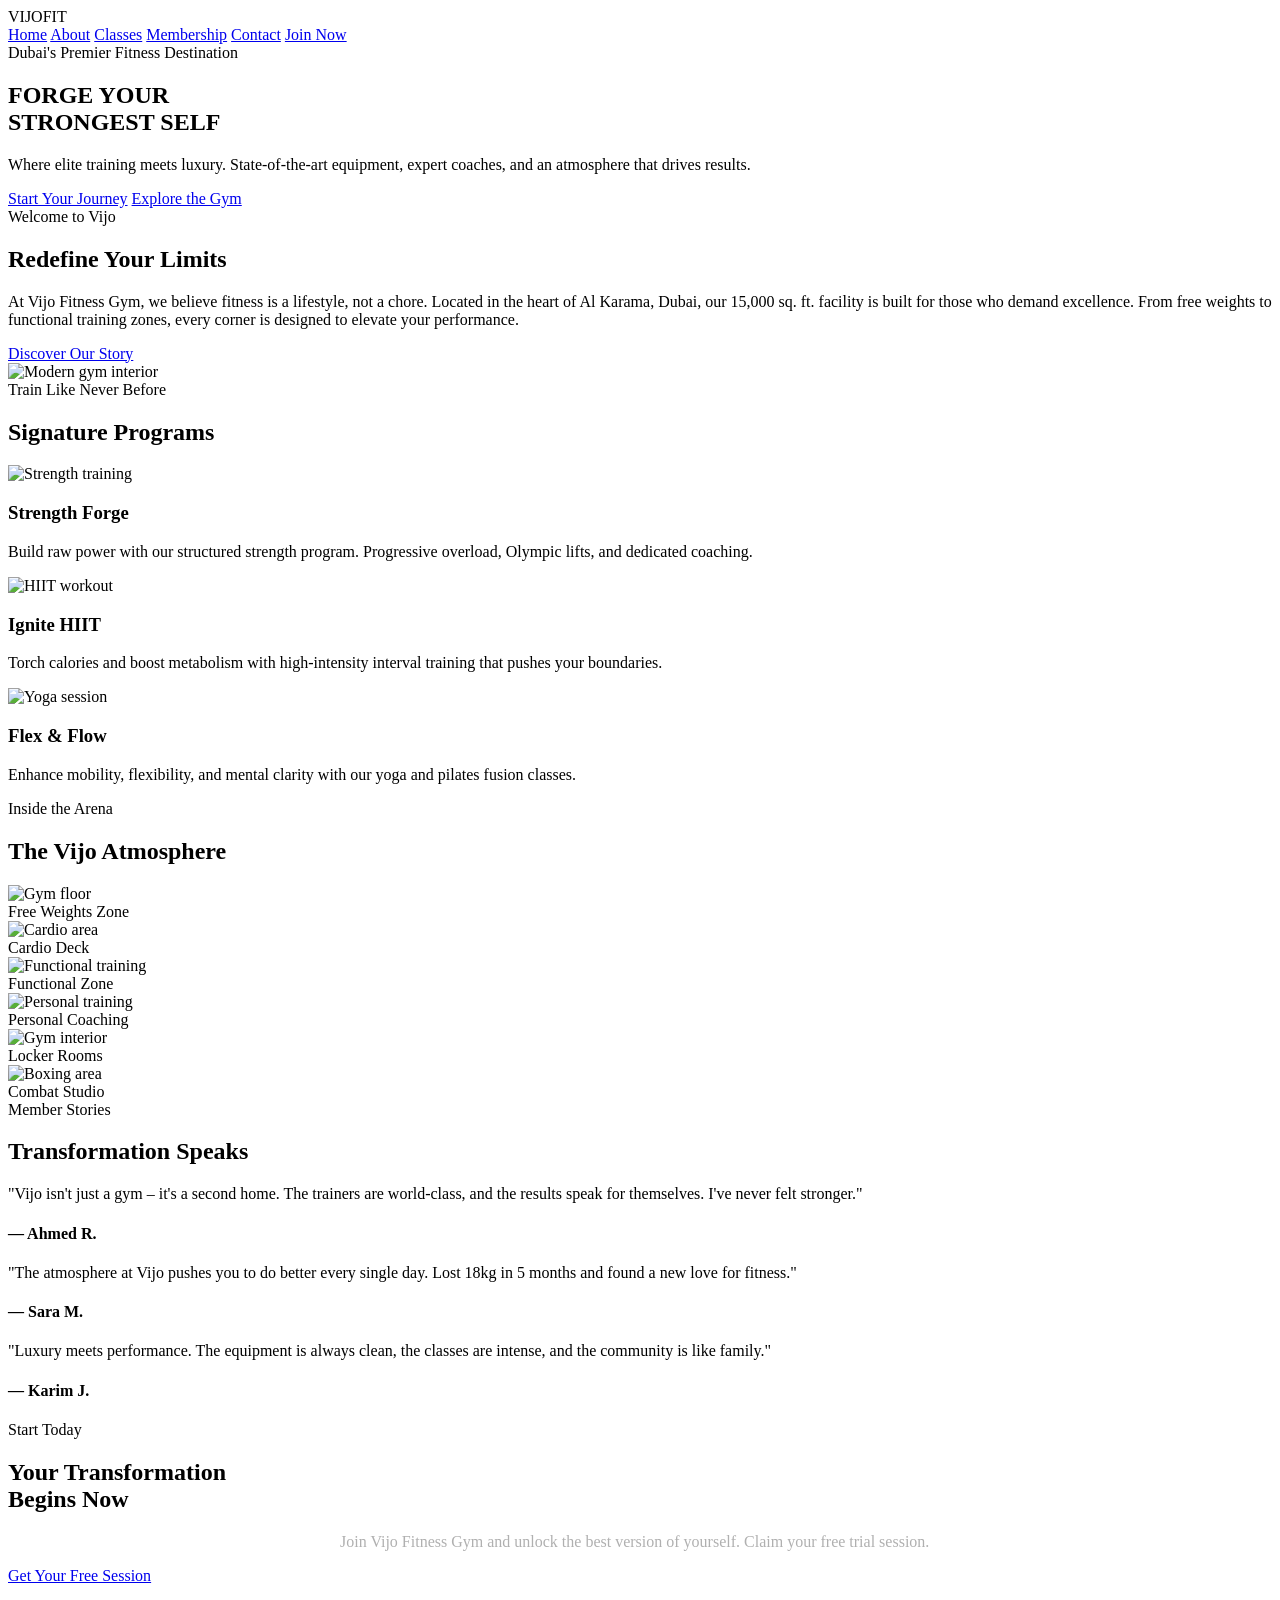
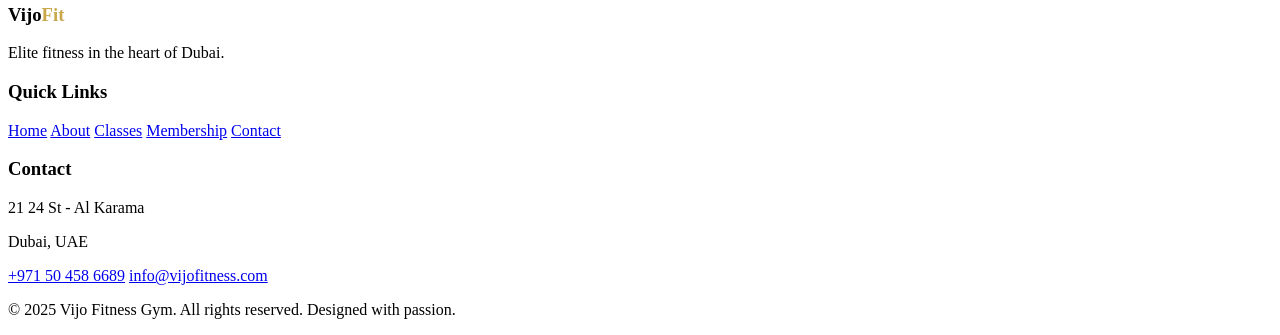
==== commit 611caef4: "Add initial HTML structure for Vijo Fitness Gym This file contains the complete HTML structure for t" ====
--- a/index.html
+++ b/index.html
@@ -3,185 +3,180 @@
 <head>
   <meta charset="UTF-8">
   <meta name="viewport" content="width=device-width, initial-scale=1.0">
-  <meta name="description" content="Monsoon — Modern Asian dining in Manama, Bahrain. Experience extraordinary Pan‑Asian cuisine with ocean‑inspired elegance.">
-  <title>Monsoon | Asian Restaurant in Manama, Bahrain</title>
+  <meta name="description" content="Vijo Fitness Gym – Premium fitness center in Al Karama, Dubai. Transform your body with elite training, state-of-the-art equipment, and a luxury gym experience.">
+  <title>Vijo Fitness Gym | Premium Gym in Dubai</title>
   <link rel="stylesheet" href="style.css">
 </head>
 <body>
 
-  <!-- Loader -->
-  <div id="loader"><div class="spinner"></div></div>
+  <!-- ========== LOADER (HOMEPAGE ONLY) ========== -->
+  <div id="loader" class="loader">
+    <div class="spinner"></div>
+  </div>
 
-  <!-- Navbar -->
+  <!-- Sentinel for navbar scroll detection -->
+  <div id="scroll-sentinel"></div>
+
+  <!-- ========== NAVIGATION ========== -->
   <nav class="navbar">
-    <a href="index.html" class="logo">MONSOON</a>
-    <ul class="nav-links">
-      <li><a href="index.html" class="active">Home</a></li>
-      <li><a href="menu.html">Menu</a></li>
-      <li><a href="about.html">About</a></li>
-      <li><a href="reservation.html">Reservations</a></li>
-      <li><a href="contact.html">Contact</a></li>
-      <li><a href="reservation.html" class="nav-cta">Book Now</a></li>
-    </ul>
-    <button class="hamburger" aria-label="Menu">
+    <div class="logo">VIJO<span>FIT</span></div>
+    <div class="hamburger">
       <span></span><span></span><span></span>
-    </button>
+    </div>
+    <div class="nav-links">
+      <a href="index.html" class="active">Home</a>
+      <a href="about.html">About</a>
+      <a href="menu.html">Classes</a>
+      <a href="reservation.html">Membership</a>
+      <a href="contact.html">Contact</a>
+      <a href="reservation.html" class="nav-cta">Join Now</a>
+    </div>
   </nav>
 
-  <!-- Hero -->
-  <section class="hero">
-    <div class="particle"></div><div class="particle"></div><div class="particle"></div>
-    <div class="particle"></div><div class="particle"></div><div class="particle"></div>
-    <div class="particle"></div><div class="particle"></div><div class="particle"></div>
-    <div class="particle"></div><div class="particle"></div><div class="particle"></div>
-    <div class="particle"></div><div class="particle"></div><div class="particle"></div>
-    <div class="hero-overlay"></div>
+  <!-- ========== HERO SECTION ========== -->
+  <section class="hero" style="background-image: url('https://images.unsplash.com/photo-1534438327276-14e5300c3a48?w=1200&q=80');">
     <div class="hero-content">
-      <p class="hero-label">Manama, Bahrain</p>
-      <h1 class="hero-title">Where Asia<br>Meets the Sea</h1>
-      <p class="hero-subtitle">An immersive Pan‑Asian journey through bold flavors, fresh seafood, and the vibrant spirit of the monsoon.</p>
+      <div class="label">Dubai's Premier Fitness Destination</div>
+      <h1>FORGE YOUR<br>STRONGEST SELF</h1>
+      <p>Where elite training meets luxury. State-of-the-art equipment, expert coaches, and an atmosphere that drives results.</p>
       <div class="hero-buttons">
-        <a href="reservation.html" class="btn btn-primary">Reserve a Table</a>
-        <a href="menu.html" class="btn btn-outline">Explore Our Menu</a>
+        <a href="reservation.html" class="btn btn-primary">Start Your Journey</a>
+        <a href="about.html" class="btn btn-outline">Explore the Gym</a>
       </div>
     </div>
   </section>
 
-  <!-- About Teaser -->
-  <section class="section about-teaser">
-    <div class="container">
-      <div class="about-grid reveal">
-        <div class="about-text">
-          <span class="section-label">Our Philosophy</span>
-          <h2>Inspired by the Monsoon</h2>
-          <p>At Monsoon, we bring together the culinary traditions of Southeast Asia, the elegance of Japan, and the richness of Indian spices. Every dish is a harmony of bold flavours and fresh oceanic elements, crafted by our team of internationally trained chefs.</p>
-          <p>Our interior mirrors the movement of water — flowing fabrics, deep blue hues, and candle‑lit tables set the stage for an unforgettable dining experience in the heart of Manama.</p>
-          <a href="about.html" class="btn btn-outline">Discover More</a>
+  <!-- ========== ABOUT TEASER SECTION ========== -->
+  <section class="section about-teaser reveal">
+    <div class="content">
+      <div class="section-label">Welcome to Vijo</div>
+      <h2>Redefine Your Limits</h2>
+      <p>At Vijo Fitness Gym, we believe fitness is a lifestyle, not a chore. Located in the heart of Al Karama, Dubai, our 15,000 sq. ft. facility is built for those who demand excellence. From free weights to functional training zones, every corner is designed to elevate your performance.</p>
+      <a href="about.html" class="btn btn-outline">Discover Our Story</a>
+    </div>
+    <div class="image-wrapper">
+      <img src="https://images.unsplash.com/photo-1571902943202-507ec2618e8f?w=600&q=80" alt="Modern gym interior" loading="lazy">
+    </div>
+  </section>
+
+  <!-- ========== FEATURED CLASSES SECTION ========== -->
+  <section class="section featured-classes reveal">
+    <div class="section-label">Train Like Never Before</div>
+    <h2>Signature Programs</h2>
+    <div class="classes-grid">
+      <div class="class-card">
+        <img src="https://images.unsplash.com/photo-1549060279-7e168fcee0c2?w=600&q=80" alt="Strength training" loading="lazy">
+        <div class="info">
+          <h3>Strength Forge</h3>
+          <p>Build raw power with our structured strength program. Progressive overload, Olympic lifts, and dedicated coaching.</p>
         </div>
-        <div class="about-image">
-          <img src="https://images.unsplash.com/photo-1517248135467-4c7edcad34c4?w=800&q=80" alt="Elegant interior of Monsoon">
+      </div>
+      <div class="class-card">
+        <img src="https://images.unsplash.com/photo-1518611012118-696072aa579a?w=600&q=80" alt="HIIT workout" loading="lazy">
+        <div class="info">
+          <h3>Ignite HIIT</h3>
+          <p>Torch calories and boost metabolism with high-intensity interval training that pushes your boundaries.</p>
+        </div>
+      </div>
+      <div class="class-card">
+        <img src="https://images.unsplash.com/photo-1550345332-09e3ac987658?w=600&q=80" alt="Yoga session" loading="lazy">
+        <div class="info">
+          <h3>Flex & Flow</h3>
+          <p>Enhance mobility, flexibility, and mental clarity with our yoga and pilates fusion classes.</p>
         </div>
       </div>
     </div>
   </section>
 
-  <!-- Featured Menu -->
-  <section class="section" style="background: var(--bg-secondary);">
-    <div class="container">
-      <div class="section-header reveal">
-        <span class="section-label">Signature Dishes</span>
-        <h2>Chef's Highlights</h2>
+  <!-- ========== GALLERY / ATMOSPHERE SECTION ========== -->
+  <section class="section gallery-section reveal">
+    <div class="section-label">Inside the Arena</div>
+    <h2>The Vijo Atmosphere</h2>
+    <div class="gallery">
+      <div class="gallery-item">
+        <img src="https://images.unsplash.com/photo-1526506118085-60ce8714f8c5?w=600&q=80" alt="Gym floor" loading="lazy">
+        <div class="overlay">Free Weights Zone</div>
       </div>
-      <div class="menu-grid">
-        <div class="menu-card reveal">
-          <img src="https://images.unsplash.com/photo-1551218808-94e220e084d2?w=600&q=80" alt="Miso Black Cod">
-          <div class="menu-card-content">
-            <h4>Miso Black Cod</h4>
-            <p>Marinated in saikyo miso, served with pickled daikon and baby bok choy.</p>
-            <span class="price">22 BHD</span>
-          </div>
-        </div>
-        <div class="menu-card reveal">
-          <img src="https://images.unsplash.com/photo-1626200419199-391ae4be7a41?w=600&q=80" alt="Chilli Crab Dumplings">
-          <div class="menu-card-content">
-            <h4>Chilli Crab Dumplings</h4>
-            <p>Hand‑folded dumplings with spiced crab, Sichuan chilli oil, and black vinegar.</p>
-            <span class="price">16 BHD</span>
-          </div>
-        </div>
-        <div class="menu-card reveal">
-          <img src="https://images.unsplash.com/photo-1470337458703-46ad1756a187?w=600&q=80" alt="Monsoon Elixir">
-          <div class="menu-card-content">
-            <h4>Monsoon Elixir</h4>
-            <p>Lychee, lemongrass, premium vodka, and a splash of sparkling sake.</p>
-            <span class="price">10 BHD</span>
-          </div>
-        </div>
+      <div class="gallery-item">
+        <img src="https://images.unsplash.com/photo-1583454110551-21f2fa2afe61?w=600&q=80" alt="Cardio area" loading="lazy">
+        <div class="overlay">Cardio Deck</div>
+      </div>
+      <div class="gallery-item">
+        <img src="https://images.unsplash.com/photo-1517130038641-a774d04afb3c?w=600&q=80" alt="Functional training" loading="lazy">
+        <div class="overlay">Functional Zone</div>
+      </div>
+      <div class="gallery-item">
+        <img src="https://images.unsplash.com/photo-1571115764595-644a1f56a55c?w=600&q=80" alt="Personal training" loading="lazy">
+        <div class="overlay">Personal Coaching</div>
+      </div>
+      <div class="gallery-item">
+        <img src="https://images.unsplash.com/photo-1534258936925-c58bed479fcb?w=600&q=80" alt="Gym interior" loading="lazy">
+        <div class="overlay">Locker Rooms</div>
+      </div>
+      <div class="gallery-item">
+        <img src="https://images.unsplash.com/photo-1579758629938-03607ccdbaba?w=600&q=80" alt="Boxing area" loading="lazy">
+        <div class="overlay">Combat Studio</div>
       </div>
     </div>
   </section>
 
-  <!-- Gallery -->
-  <section class="section">
-    <div class="container">
-      <div class="section-header reveal">
-        <span class="section-label">Ambiance</span>
-        <h2>Inside Monsoon</h2>
+  <!-- ========== TESTIMONIALS SECTION ========== -->
+  <section class="section testimonials reveal">
+    <div class="section-label">Member Stories</div>
+    <h2>Transformation Speaks</h2>
+    <div class="testimonial-grid">
+      <div class="testimonial-card">
+        <p>"Vijo isn't just a gym – it's a second home. The trainers are world-class, and the results speak for themselves. I've never felt stronger."</p>
+        <h4>— Ahmed R.</h4>
       </div>
-      <div class="gallery-grid">
-        <img class="reveal" src="https://images.unsplash.com/photo-1559339352-11d035aa65de?w=600&q=80" alt="Dining room">
-        <img class="reveal" src="https://images.unsplash.com/photo-1572116469696-31de0f17cc34?w=600&q=80" alt="Bar and cocktails">
-        <img class="reveal" src="https://images.unsplash.com/photo-1424847651672-bf20a4b0982b?w=600&q=80" alt="Chef plating">
-        <img class="reveal" src="https://images.unsplash.com/photo-1466978913421-dad2ebd01d17?w=600&q=80" alt="Private dining area">
+      <div class="testimonial-card">
+        <p>"The atmosphere at Vijo pushes you to do better every single day. Lost 18kg in 5 months and found a new love for fitness."</p>
+        <h4>— Sara M.</h4>
+      </div>
+      <div class="testimonial-card">
+        <p>"Luxury meets performance. The equipment is always clean, the classes are intense, and the community is like family."</p>
+        <h4>— Karim J.</h4>
       </div>
     </div>
   </section>
 
-  <!-- Testimonials -->
-  <section class="section" style="background: var(--bg-secondary);">
-    <div class="container">
-      <div class="section-header reveal">
-        <span class="section-label">Testimonials</span>
-        <h2>What Our Guests Say</h2>
-      </div>
-      <div class="testimonial-cards">
-        <div class="testimonial-card reveal">
-          <p class="quote">"Monsoon is truly a culinary sanctuary. The Miso Black Cod was divine, and the atmosphere transported me straight to a rainy Tokyo evening."</p>
-          <p class="author">— Aisha R., Manama</p>
-        </div>
-        <div class="testimonial-card reveal">
-          <p class="quote">"The dumplings were explosive. Every dish we tried felt like a journey. Already planning our next visit."</p>
-          <p class="author">— James & Sarah, London</p>
-        </div>
-        <div class="testimonial-card reveal">
-          <p class="quote">"The design alone is worth the visit — elegant yet deeply comforting. The signature cocktail is a must."</p>
-          <p class="author">— Fatima H., Dubai</p>
-        </div>
-      </div>
-    </div>
+  <!-- ========== RESERVATION CTA SECTION ========== -->
+  <section class="section cta-section reveal">
+    <div class="section-label">Start Today</div>
+    <h2>Your Transformation<br>Begins Now</h2>
+    <p style="color: #b0b0b0; max-width: 600px; margin: 1rem auto;">Join Vijo Fitness Gym and unlock the best version of yourself. Claim your free trial session.</p>
+    <a href="reservation.html" class="btn btn-primary">Get Your Free Session</a>
   </section>
 
-  <!-- Reservation CTA -->
-  <section class="section reservation-cta">
-    <div class="container reveal">
-      <span class="section-label">Join Us</span>
-      <h2>Ready for an Unforgettable Evening?</h2>
-      <p>Book your table at Monsoon and let us take you on a Pan‑Asian voyage.</p>
-      <a href="reservation.html" class="btn btn-primary">Make a Reservation</a>
-    </div>
-  </section>
-
-  <!-- Footer -->
-  <footer class="footer">
-    <div class="footer-grid">
+  <!-- ========== FOOTER ========== -->
+  <footer>
+    <div class="footer">
       <div class="footer-col">
-        <h4>Monsoon</h4>
-        <p>6H7M+QWV, Rd No 3816<br>Manama, Bahrain</p>
+        <h3>Vijo<span style="color: #c9a84c;">Fit</span></h3>
+        <p>Elite fitness in the heart of Dubai.</p>
       </div>
       <div class="footer-col">
-        <h4>Hours</h4>
-        <p>Sun–Wed: 12:00 – 23:00</p>
-        <p>Thu–Sat: 12:00 – 01:00</p>
+        <h3>Quick Links</h3>
+        <a href="index.html">Home</a>
+        <a href="about.html">About</a>
+        <a href="menu.html">Classes</a>
+        <a href="reservation.html">Membership</a>
+        <a href="contact.html">Contact</a>
       </div>
       <div class="footer-col">
-        <h4>Contact</h4>
-        <p><a href="https://wa.me/9731774922" target="_blank">+973 1774 922</a></p>
-        <p>info@monsoonbahrain.com</p>
-      </div>
-      <div class="footer-col">
-        <h4>Follow</h4>
-        <div class="social-links">
-          <a href="#" aria-label="Instagram">📷</a>
-          <a href="#" aria-label="Facebook">📘</a>
-          <a href="#" aria-label="TripAdvisor">⭐</a>
-        </div>
+        <h3>Contact</h3>
+        <p>21 24 St - Al Karama</p>
+        <p>Dubai, UAE</p>
+        <a href="tel:+971504586689">+971 50 458 6689</a>
+        <a href="mailto:info@vijofitness.com">info@vijofitness.com</a>
       </div>
     </div>
     <div class="footer-bottom">
-      <p>&copy; 2025 <span class="accent">Monsoon</span>. Crafted with passion.</p>
+      <p>&copy; 2025 Vijo Fitness Gym. All rights reserved. Designed with passion.</p>
     </div>
   </footer>
 
+  <!-- Scripts (deferred, at bottom) -->
   <script src="script.js" defer></script>
 </body>
-  </html>
+</html>
